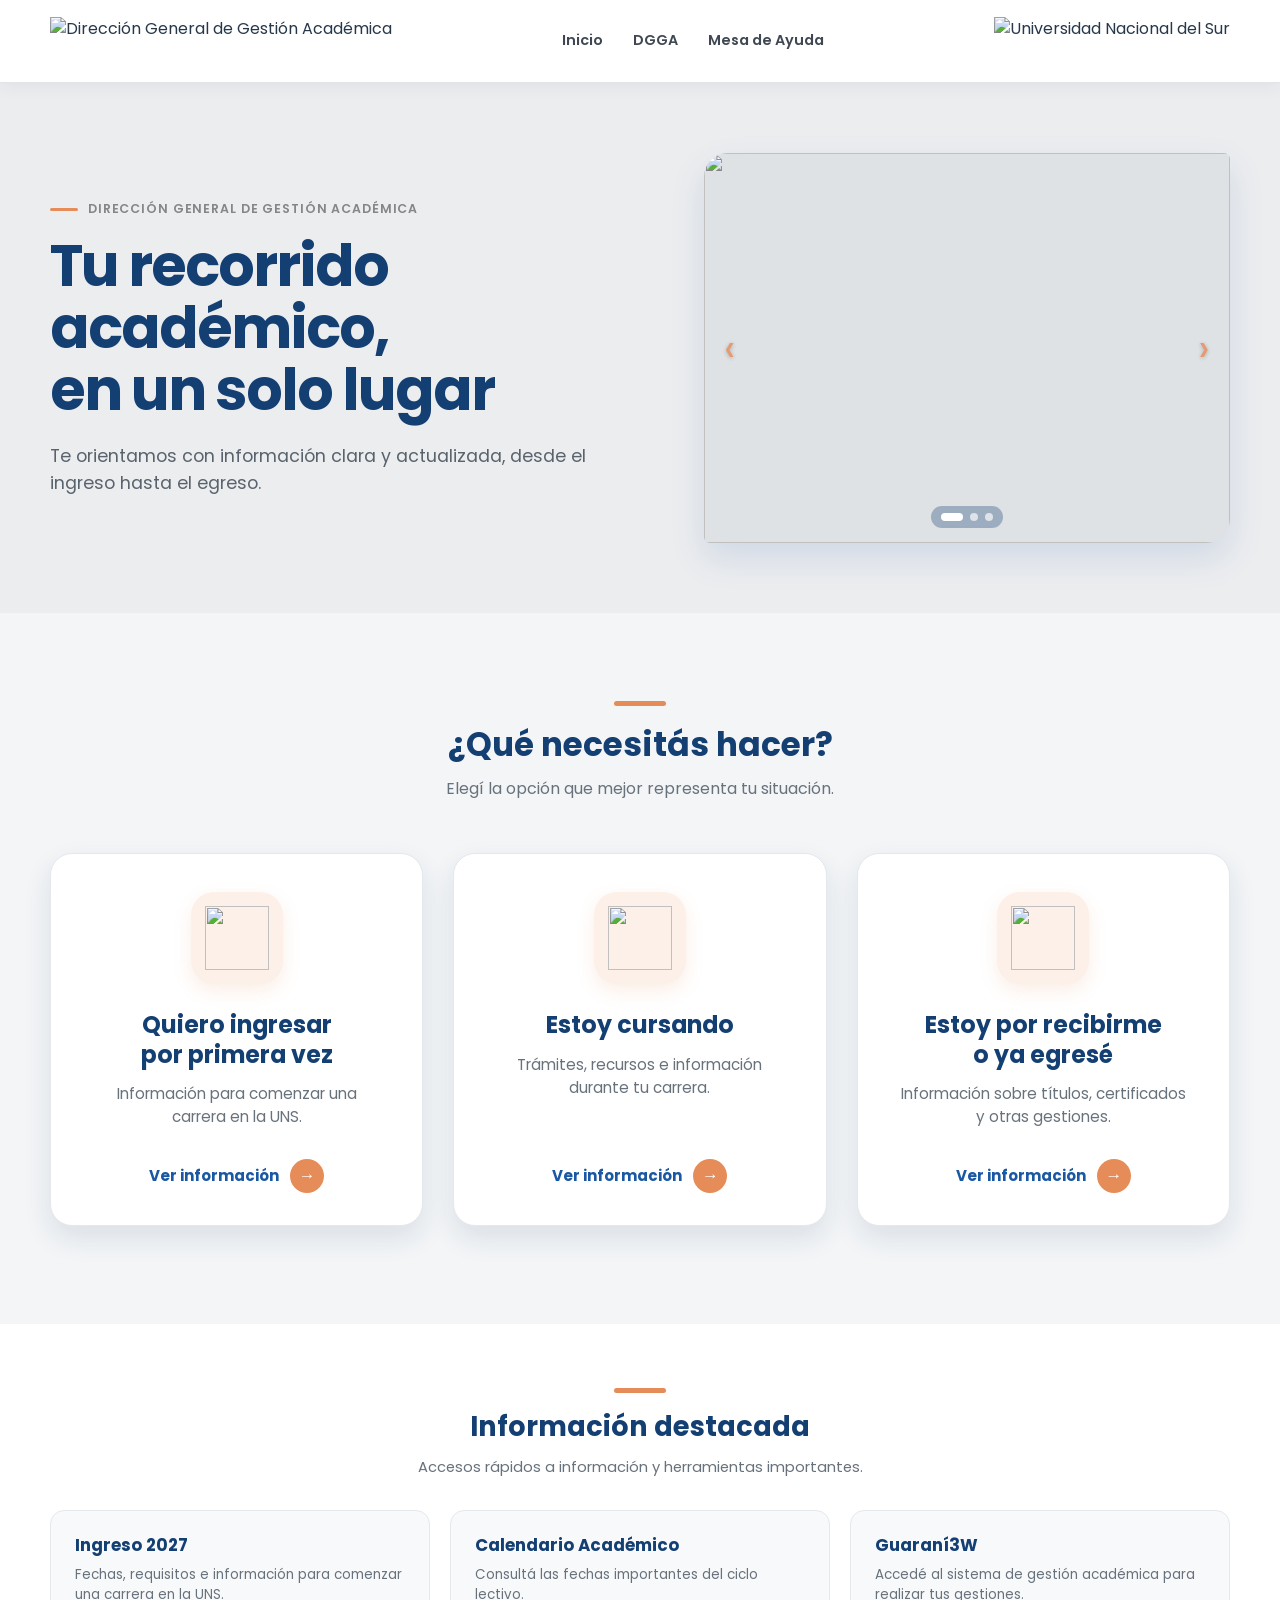
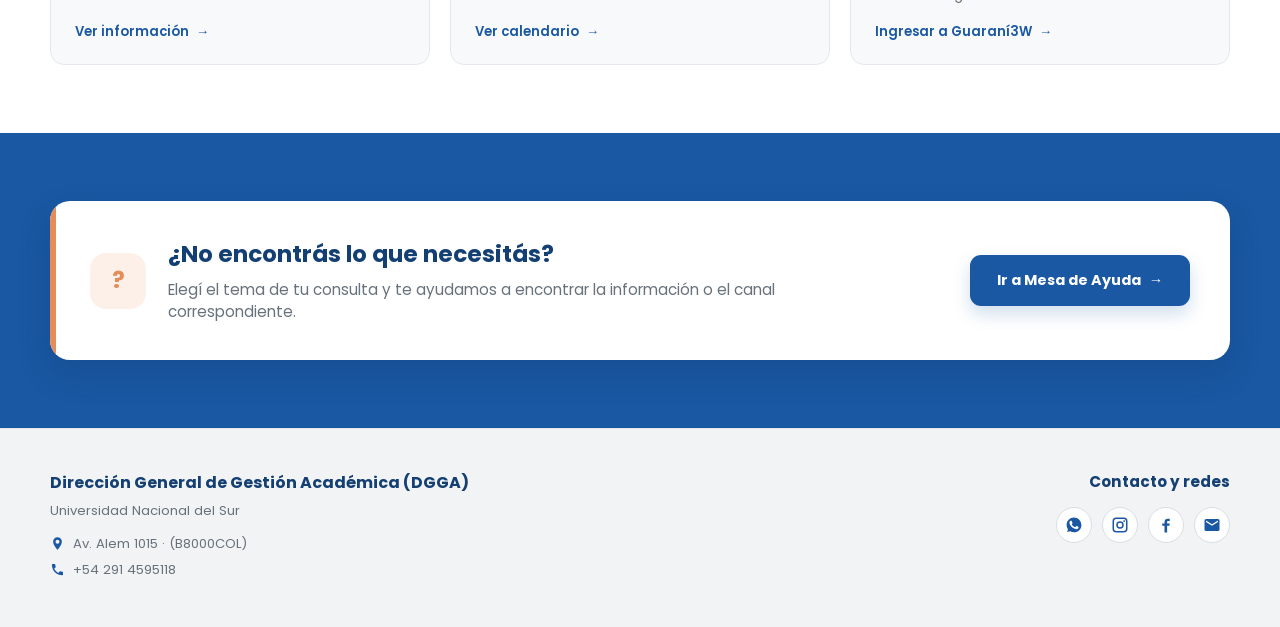
==== index.html @ a72ab3f9 "Add files via upload" ====
<!DOCTYPE html>
<html lang="es">

<head>
  <meta charset="UTF-8">

  <meta
    name="viewport"
    content="width=device-width, initial-scale=1.0"
  >

  <title>Dirección General de Gestión Académica | Universidad Nacional del Sur</title>

  <link rel="preconnect" href="https://fonts.googleapis.com">
  <link rel="preconnect" href="https://fonts.gstatic.com" crossorigin>

  <link
    href="https://fonts.googleapis.com/css2?family=Poppins:wght@400;500;600;700&display=swap"
    rel="stylesheet"
  >

  <link rel="stylesheet" href="styles.css">
</head>


<body>

  <!-- =========================
       HEADER
  ========================== -->

  <header class="header">

    <div class="container header__inner">

      <a href="#" class="brand">

        <img
          src="img/logo-dgga.png"
          alt="Dirección General de Gestión Académica"
          class="logo logo--dgga"
        >

      </a>


      <nav
        class="nav"
        id="main-nav"
        aria-label="Navegación principal"
      >

        <a href="#">
          Inicio
        </a>

        <a href="dgga.html">
          DGGA
        </a>

        <a href="#mesa-ayuda">
          Mesa de Ayuda
        </a>

      </nav>


      <div class="header__right">

        <img
          src="img/logo-uns.png"
          alt="Universidad Nacional del Sur"
          class="logo logo--uns"
        >

        <button
          class="menu-button"
          type="button"
          aria-label="Abrir menú"
          aria-controls="main-nav"
          aria-expanded="false"
        >
          ☰
        </button>

      </div>

    </div>

  </header>



  <!-- =========================
       CONTENIDO
  ========================== -->

  <main>


    <!-- =========================
         HERO
    ========================== -->

    <section class="hero">

      <div class="container hero__inner">

        <div class="hero__content">

          <p class="hero__label">
            Dirección General de Gestión Académica
          </p>

          <h1>
            Tu recorrido académico,
            <br>
            en un solo lugar
          </h1>

          <p class="hero__description">
            Te orientamos con información clara y actualizada,
            desde el ingreso hasta el egreso.
          </p>

        </div>


        <!-- SLIDER HERO -->

        <div
          class="hero__slider"
          aria-label="Imágenes de la Universidad Nacional del Sur"
        >

          <div class="hero__slides">

            <img
              src="img/hero-uns-1.jpg"
              alt=""
              class="hero__slide hero__slide--active"
            >

            <img
              src="img/hero-uns-2.jpg"
              alt=""
              class="hero__slide"
            >

            <img
              src="img/hero-uns-3.jpg"
              alt=""
              class="hero__slide"
            >

          </div>


          <button
            class="hero__arrow hero__arrow--prev"
            type="button"
            aria-label="Imagen anterior"
          >
            ‹
          </button>


          <button
            class="hero__arrow hero__arrow--next"
            type="button"
            aria-label="Imagen siguiente"
          >
            ›
          </button>


          <div
            class="hero__dots"
            aria-label="Seleccionar imagen"
          >

            <button
              class="hero__dot hero__dot--active"
              type="button"
              aria-label="Ver imagen 1"
              data-slide="0"
            ></button>

            <button
              class="hero__dot"
              type="button"
              aria-label="Ver imagen 2"
              data-slide="1"
            ></button>

            <button
              class="hero__dot"
              type="button"
              aria-label="Ver imagen 3"
              data-slide="2"
            ></button>

          </div>

        </div>

      </div>

    </section>



    <!-- =========================
         RECORRIDOS
    ========================== -->

    <section
      class="paths"
      id="recorridos"
    >

      <div class="container">

        <div class="section-title">

          <span class="section-title__accent"></span>

          <h2>
            ¿Qué necesitás hacer?
          </h2>

          <p>
            Elegí la opción que mejor representa tu situación.
          </p>

        </div>


        <div class="cards">


          <a
            href="#"
            class="card"
          >

            <div class="card__icon">

              <img
                src="img/icono-ingreso.svg"
                alt=""
              >

            </div>

            <h3>
              Quiero ingresar
              <br>
              por primera vez
            </h3>

            <p>
              Información para comenzar una carrera en la UNS.
            </p>

            <span class="card__link">
              Ver información

              <span class="card__arrow">
                →
              </span>
            </span>

          </a>


          <a
            href="#"
            class="card"
          >

            <div class="card__icon">

              <img
                src="img/icono-cursando.svg"
                alt=""
              >

            </div>

            <h3>
              Estoy cursando
            </h3>

            <p>
              Trámites, recursos e información durante tu carrera.
            </p>

            <span class="card__link">
              Ver información

              <span class="card__arrow">
                →
              </span>
            </span>

          </a>


          <a
            href="#"
            class="card"
          >

            <div class="card__icon">

              <img
                src="img/icono-egreso.svg"
                alt=""
              >

            </div>

            <h3>
              Estoy por recibirme
              <br>
              o ya egresé
            </h3>

            <p>
              Información sobre títulos, certificados y otras gestiones.
            </p>

            <span class="card__link">
              Ver información

              <span class="card__arrow">
                →
              </span>
            </span>

          </a>

        </div>

      </div>

    </section>



    <!-- =========================
         INFORMACIÓN DESTACADA
    ========================== -->

    <section
      class="featured"
      aria-labelledby="featured-title"
    >

      <div class="container">

        <div class="section-title section-title--featured">

          <span class="section-title__accent"></span>

          <h2 id="featured-title">
            Información destacada
          </h2>

          <p>
            Accesos rápidos a información y herramientas importantes.
          </p>

        </div>


        <div class="featured-grid">


          <a
            href="https://www.uns.edu.ar/ingreso/inicio"
            class="featured-card"
            target="_blank"
            rel="noopener noreferrer"
          >

            <h3>
              Ingreso 2027
            </h3>

            <p>
              Fechas, requisitos e información para comenzar una carrera en la UNS.
            </p>

            <span class="featured-card__link">
              Ver información
              <span aria-hidden="true">→</span>
            </span>

          </a>


          <a
            href="https://www.uns.edu.ar/academicas/calendario-academico"
            class="featured-card"
            target="_blank"
            rel="noopener noreferrer"
          >

            <h3>
              Calendario Académico
            </h3>

            <p>
              Consultá las fechas importantes del ciclo lectivo.
            </p>

            <span class="featured-card__link">
              Ver calendario
              <span aria-hidden="true">→</span>
            </span>

          </a>


          <a
            href="https://g3w.uns.edu.ar/guarani3w"
            class="featured-card"
            target="_blank"
            rel="noopener noreferrer"
          >

            <h3>
              Guaraní3W
            </h3>

            <p>
              Accedé al sistema de gestión académica para realizar tus gestiones.
            </p>

            <span class="featured-card__link">
              Ingresar a Guaraní3W
              <span aria-hidden="true">→</span>
            </span>

          </a>

        </div>

      </div>

    </section>



    <!-- =========================
         MESA DE AYUDA
    ========================== -->

    <section
      class="help-section"
      id="mesa-ayuda"
    >

      <div class="container">

        <div class="help-box">

          <div class="help-box__content">

            <div class="help-box__icon">
              ?
            </div>

            <div>

              <h2>
                ¿No encontrás lo que necesitás?
              </h2>

              <p>
                Elegí el tema de tu consulta y te ayudamos
                a encontrar la información o el canal correspondiente.
              </p>

            </div>

          </div>


          <a
            href="#"
            class="help-button"
          >

            Ir a Mesa de Ayuda

            <span>
              →
            </span>

          </a>

        </div>

      </div>

    </section>

  </main>



  <!-- =========================
       FOOTER
  ========================== -->

  <footer class="footer">

    <div class="container footer__inner">

      <div class="footer__info">

        <h2>
          Dirección General de Gestión Académica (DGGA)
        </h2>

        <p class="footer__university">
          Universidad Nacional del Sur
        </p>

        <p class="footer__data">

          <svg
            viewBox="0 0 24 24"
            aria-hidden="true"
          >
            <path d="M12 2a7 7 0 0 0-7 7c0 5.2 7 13 7 13s7-7.8 7-13a7 7 0 0 0-7-7Zm0 10.2A3.2 3.2 0 1 1 12 5.8a3.2 3.2 0 0 1 0 6.4Z"/>
          </svg>

          <span>
            Av. Alem 1015 · (B8000COL)
          </span>

        </p>

        <p class="footer__data">

          <svg
            viewBox="0 0 24 24"
            aria-hidden="true"
          >
            <path d="M6.6 10.8a15.3 15.3 0 0 0 6.6 6.6l2.2-2.2c.3-.3.7-.4 1-.3 1.1.4 2.2.6 3.4.6.6 0 1 .4 1 1V20c0 .6-.4 1-1 1C10.5 21 3 13.5 3 4.2c0-.6.4-1 1-1h3.5c.6 0 1 .4 1 1 0 1.2.2 2.3.6 3.4.1.4 0 .8-.3 1l-2.2 2.2Z"/>
          </svg>

          <span>
            +54 291 4595118
          </span>

        </p>

      </div>


      <div class="footer__contact">

        <p class="footer__title">
          Contacto y redes
        </p>


        <div class="footer__socials">

          <a
            href="https://api.whatsapp.com/send?phone=542915063774"
            class="social-link"
            target="_blank"
            rel="noopener noreferrer"
            aria-label="WhatsApp Soy Alumno UNS"
            title="WhatsApp"
          >

            <svg
              viewBox="0 0 24 24"
              aria-hidden="true"
            >
              <path d="M17.472 14.382c-.297-.149-1.758-.867-2.03-.967-.273-.099-.471-.148-.67.15-.198.297-.767.966-.94 1.164-.173.198-.347.223-.644.074-.297-.149-1.255-.462-2.39-1.475-.883-.788-1.48-1.761-1.653-2.059-.173-.297-.018-.458.13-.606.134-.133.298-.347.446-.52.149-.174.198-.298.298-.497.099-.198.05-.371-.025-.52-.075-.149-.669-1.612-.916-2.207-.242-.579-.487-.5-.669-.51-.173-.009-.371-.011-.57-.011-.198 0-.52.074-.792.372-.272.297-1.04 1.016-1.04 2.479s1.065 2.876 1.213 3.074c.149.198 2.095 3.2 5.076 4.487.709.306 1.262.489 1.693.625.712.226 1.36.194 1.872.118.571-.085 1.758-.719 2.006-1.413.248-.694.248-1.289.173-1.413-.074-.124-.272-.198-.57-.347M12.004 21.785h-.004a9.87 9.87 0 0 1-5.031-1.378l-.361-.214-3.741.981.998-3.648-.235-.374a9.86 9.86 0 0 1-1.51-5.26c.002-5.45 4.438-9.887 9.892-9.887 2.641.001 5.122 1.03 6.988 2.898a9.825 9.825 0 0 1 2.893 7.001c-.003 5.45-4.439 9.881-9.889 9.881"/>
            </svg>

          </a>


          <a
            href="https://www.instagram.com/soyalumnouns"
            class="social-link"
            target="_blank"
            rel="noopener noreferrer"
            aria-label="Instagram Soy Alumno UNS"
            title="Instagram"
          >

            <svg
              viewBox="0 0 24 24"
              aria-hidden="true"
            >
              <path d="M7 2h10a5 5 0 0 1 5 5v10a5 5 0 0 1-5 5H7a5 5 0 0 1-5-5V7a5 5 0 0 1 5-5Zm0 2a3 3 0 0 0-3 3v10a3 3 0 0 0 3 3h10a3 3 0 0 0 3-3V7a3 3 0 0 0-3-3H7Zm10.5 1.5a1.25 1.25 0 1 1 0 2.5 1.25 1.25 0 0 1 0-2.5ZM12 7a5 5 0 1 1 0 10 5 5 0 0 1 0-10Zm0 2a3 3 0 1 0 0 6 3 3 0 0 0 0-6Z"/>
            </svg>

          </a>


          <a
            href="https://www.facebook.com/soyalumno.UNS/"
            class="social-link"
            target="_blank"
            rel="noopener noreferrer"
            aria-label="Facebook Soy Alumno UNS"
            title="Facebook"
          >

            <svg
              viewBox="0 0 24 24"
              aria-hidden="true"
            >
              <path d="M13.5 22v-9h3l.5-3h-3.5V8.1c0-.9.3-1.6 1.7-1.6H17V3.8c-.3 0-1.4-.1-2.6-.1-2.6 0-4.4 1.6-4.4 4.5V10H7v3h3v9h3.5Z"/>
            </svg>

          </a>


          <a
            href="mailto:dgga@uns.edu.ar"
            class="social-link"
            aria-label="Enviar correo electrónico a la DGGA"
            title="Correo electrónico"
          >

            <svg
              viewBox="0 0 24 24"
              aria-hidden="true"
            >
              <path d="M20 4H4a2 2 0 0 0-2 2v12a2 2 0 0 0 2 2h16a2 2 0 0 0 2-2V6a2 2 0 0 0-2-2Zm0 4-8 5-8-5V6l8 5 8-5v2Z"/>
            </svg>

          </a>

        </div>

      </div>

    </div>

  </footer>



  <!-- =========================
       JAVASCRIPT
  ========================== -->

  <script>

    /* MENÚ MOBILE */

    const menuButton =
      document.querySelector(".menu-button");

    const navigation =
      document.querySelector(".nav");

    const navigationLinks =
      document.querySelectorAll(".nav a");


    function closeMenu() {

      navigation.classList.remove("nav--open");

      menuButton.setAttribute(
        "aria-expanded",
        "false"
      );

      menuButton.setAttribute(
        "aria-label",
        "Abrir menú"
      );

      menuButton.textContent = "☰";

    }


    menuButton.addEventListener(
      "click",
      function () {

        const isOpen =
          navigation.classList.toggle("nav--open");

        menuButton.setAttribute(
          "aria-expanded",
          isOpen
        );

        menuButton.setAttribute(
          "aria-label",
          isOpen
            ? "Cerrar menú"
            : "Abrir menú"
        );

        menuButton.textContent =
          isOpen
            ? "×"
            : "☰";

      }
    );


    navigationLinks.forEach(
      function (link) {

        link.addEventListener(
          "click",
          closeMenu
        );

      }
    );


    document.addEventListener(
      "keydown",
      function (event) {

        if (event.key === "Escape") {
          closeMenu();
        }

      }
    );


    window.addEventListener(
      "resize",
      function () {

        if (window.innerWidth > 640) {
          closeMenu();
        }

      }
    );



    /* SLIDER HERO */

    const heroSlides =
      document.querySelectorAll(".hero__slide");

    const heroDots =
      document.querySelectorAll(".hero__dot");

    const previousButton =
      document.querySelector(".hero__arrow--prev");

    const nextButton =
      document.querySelector(".hero__arrow--next");


    let currentSlide = 0;
    let sliderInterval = null;


    function showSlide(index) {

      heroSlides.forEach(
        function (slide) {

          slide.classList.remove(
            "hero__slide--active"
          );

        }
      );


      heroDots.forEach(
        function (dot) {

          dot.classList.remove(
            "hero__dot--active"
          );

        }
      );


      currentSlide = index;


      heroSlides[currentSlide]
        .classList.add(
          "hero__slide--active"
        );


      heroDots[currentSlide]
        .classList.add(
          "hero__dot--active"
        );

    }


    function nextSlide() {

      const newIndex =
        (currentSlide + 1)
        % heroSlides.length;

      showSlide(newIndex);

    }


    function previousSlide() {

      const newIndex =
        (
          currentSlide
          - 1
          + heroSlides.length
        )
        % heroSlides.length;

      showSlide(newIndex);

    }


    function stopSlider() {

      if (sliderInterval) {

        clearInterval(sliderInterval);

        sliderInterval = null;

      }

    }


    function startSlider() {

      stopSlider();

      sliderInterval =
        setInterval(
          nextSlide,
          4500
        );

    }


    nextButton.addEventListener(
      "click",
      function () {

        nextSlide();
        startSlider();

      }
    );


    previousButton.addEventListener(
      "click",
      function () {

        previousSlide();
        startSlider();

      }
    );


    heroDots.forEach(
      function (dot) {

        dot.addEventListener(
          "click",
          function () {

            const slideIndex =
              Number(
                dot.dataset.slide
              );

            showSlide(slideIndex);
            startSlider();

          }
        );

      }
    );


    document.addEventListener(
      "visibilitychange",
      function () {

        if (document.hidden) {

          stopSlider();

        } else {

          startSlider();

        }

      }
    );


    if (heroSlides.length > 1) {

      startSlider();

    }

  </script>


</body>

</html>
---- styles.css ----
/* ==================================================
   COLORES BASE DGGA
================================================== */

:root {
  --azul: #1a58a3;
  --gris: #848688;
  --naranja: #e68c59;

  --azul-oscuro: #143f73;

  --naranja-claro: #fdf0e8;

  --gris-hero: #ecedef;

  --fondo-recorridos: #f3f5f7;

  --texto: #26384a;
  --gris-texto: #68727c;

  --borde: #e4e8ec;
}



/* ==================================================
   RESET
================================================== */

* {
  box-sizing: border-box;
  margin: 0;
  padding: 0;
}


html {
  scroll-behavior: smooth;
  scroll-padding-top: 90px;
}


body {
  font-family: "Poppins", sans-serif;

  color: var(--texto);
  background-color: #ffffff;

  line-height: 1.5;
}


a {
  color: inherit;
  text-decoration: none;
}


button {
  font: inherit;
}



/* ==================================================
   ESTRUCTURA GENERAL
================================================== */

.container {
  width: min(1180px, calc(100% - 48px));
  margin: 0 auto;
}



/* ==================================================
   HEADER
================================================== */

.header {
  position: sticky;

  top: 0;

  z-index: 1000;

  background-color: rgba(255, 255, 255, 0.98);

  border-bottom: 1px solid #e2e5e8;

  box-shadow:
    0 4px 16px
    rgba(27, 56, 89, 0.06);

  backdrop-filter: blur(8px);
}


.header__inner {
  position: relative;

  min-height: 82px;

  display: flex;
  align-items: center;
  justify-content: space-between;

  gap: 30px;
}


.logo {
  display: block;

  width: auto;

  object-fit: contain;
}


.logo--dgga {
  height: 48px;
}


.logo--uns {
  height: 48px;
}


.nav {
  display: flex;
  align-items: center;

  gap: 30px;
}


.nav a {
  position: relative;

  padding: 29px 0;

  font-size: 0.9rem;
  font-weight: 600;

  color: #3f4852;

  transition: color 0.2s ease;
}


.nav a:hover {
  color: var(--azul);
}


.nav a::after {
  content: "";

  position: absolute;

  left: 0;
  bottom: 20px;

  width: 0;
  height: 3px;

  border-radius: 20px;

  background-color: var(--naranja);

  transition: width 0.2s ease;
}


.nav a:hover::after {
  width: 100%;
}


.header__right {
  display: flex;
  align-items: center;

  gap: 18px;
}


.menu-button {
  display: none;

  width: 38px;
  height: 38px;

  padding: 0;

  align-items: center;
  justify-content: center;

  border: none;

  background-color: transparent;

  color: var(--azul);

  font-size: 1.7rem;
  line-height: 1;

  cursor: pointer;
}



/* ==================================================
   HERO
================================================== */

.hero {
  padding: 70px 0;

  background-color: var(--gris-hero);

  overflow: hidden;
}


.hero__inner {
  display: grid;

  grid-template-columns: 1fr 0.9fr;

  align-items: center;

  gap: 70px;
}


.hero__content {
  padding: 20px 0;
}


.hero__label {
  margin-bottom: 16px;

  display: flex;
  align-items: center;

  gap: 10px;

  font-size: 0.78rem;
  font-weight: 600;

  letter-spacing: 0.07em;
  text-transform: uppercase;

  color: var(--gris);
}


.hero__label::before {
  content: "";

  flex-shrink: 0;

  width: 28px;
  height: 3px;

  border-radius: 20px;

  background-color: var(--naranja);
}


.hero h1 {
  margin-bottom: 22px;

  font-size: clamp(2.5rem, 4.5vw, 4rem);

  font-weight: 700;

  line-height: 1.08;

  letter-spacing: -0.035em;

  color: var(--azul-oscuro);
}


.hero__description {
  max-width: 600px;

  font-size: 1.1rem;

  color: #59636d;
}



/* ==================================================
   SLIDER HERO
================================================== */

.hero__slider {
  position: relative;

  width: 100%;
  height: 390px;

  overflow: hidden;

  border-radius: 24px 6px 24px 6px;

  background-color: #dfe2e5;

  box-shadow:
    0 15px 35px
    rgba(26, 88, 163, 0.13);
}


.hero__slides {
  position: relative;

  width: 100%;
  height: 100%;
}


.hero__slide {
  position: absolute;

  inset: 0;

  width: 100%;
  height: 100%;

  display: block;

  object-fit: cover;

  opacity: 0;

  visibility: hidden;

  transition:
    opacity 0.8s ease,
    visibility 0.8s ease;
}


.hero__slide--active {
  opacity: 1;

  visibility: visible;
}



/* ==================================================
   FLECHAS SLIDER
================================================== */

.hero__arrow {
  position: absolute;

  top: 50%;

  z-index: 10;

  width: auto;
  height: auto;

  padding: 8px;

  display: flex;
  align-items: center;
  justify-content: center;

  transform: translateY(-50%);

  border: none;

  background-color: transparent;

  color: var(--naranja);

  font-size: 2.6rem;
  font-weight: 400;
  line-height: 1;

  text-shadow:
    0 1px 4px
    rgba(0, 0, 0, 0.28);

  cursor: pointer;

  opacity: 0.82;

  transition:
    color 0.2s ease,
    opacity 0.2s ease,
    transform 0.2s ease;
}


.hero__arrow:hover {
  color: #d9763f;

  opacity: 1;

  transform:
    translateY(-50%)
    scale(1.08);
}


.hero__arrow--prev {
  left: 12px;
}


.hero__arrow--next {
  right: 12px;
}



/* ==================================================
   PUNTOS SLIDER
================================================== */

.hero__dots {
  position: absolute;

  left: 50%;
  bottom: 15px;

  z-index: 10;

  padding: 7px 10px;

  display: flex;
  align-items: center;

  gap: 7px;

  transform: translateX(-50%);

  border-radius: 30px;

  background-color: rgba(20, 63, 115, 0.32);

  backdrop-filter: blur(4px);
}


.hero__dot {
  width: 8px;
  height: 8px;

  padding: 0;

  border: none;

  border-radius: 50%;

  background-color: rgba(255, 255, 255, 0.65);

  cursor: pointer;

  transition:
    width 0.2s ease,
    background-color 0.2s ease;
}


.hero__dot--active {
  width: 22px;

  border-radius: 20px;

  background-color: #ffffff;
}



/* ==================================================
   RECORRIDOS
================================================== */

.paths {
  padding: 88px 0 98px;

  background-color: var(--fondo-recorridos);
}


.section-title {
  margin-bottom: 52px;

  text-align: center;
}


.section-title__accent {
  display: block;

  width: 52px;
  height: 5px;

  margin: 0 auto 14px;

  border-radius: 20px;

  background-color: var(--naranja);
}


.section-title h2 {
  margin-bottom: 8px;

  font-size: 2.05rem;
  font-weight: 700;

  color: var(--azul-oscuro);
}


.section-title p {
  font-size: 1rem;

  color: var(--gris-texto);
}



/* ==================================================
   TARJETAS PRINCIPALES
================================================== */

.cards {
  display: grid;

  grid-template-columns: repeat(3, 1fr);

  gap: 30px;
}


.card {
  position: relative;

  min-height: 365px;

  padding: 38px 36px 32px;

  display: flex;
  flex-direction: column;
  align-items: center;

  text-align: center;

  background-color: #ffffff;

  border: 1px solid var(--borde);

  border-radius: 22px;

  box-shadow:
    0 12px 28px
    rgba(27, 56, 89, 0.11);

  transition:
    transform 0.25s ease,
    box-shadow 0.25s ease;
}


.card:hover {
  transform: translateY(-9px);

  box-shadow:
    0 24px 48px
    rgba(27, 56, 89, 0.18);
}


.card::after {
  content: "";

  position: absolute;

  left: 50%;
  bottom: 0;

  width: 0;
  height: 4px;

  transform: translateX(-50%);

  border-radius: 4px 4px 0 0;

  background-color: var(--naranja);

  transition: width 0.25s ease;
}


.card:hover::after {
  width: 72%;
}



/* ==================================================
   ICONOS
================================================== */

.card__icon {
  width: 92px;
  height: 92px;

  margin-bottom: 26px;

  display: flex;
  align-items: center;
  justify-content: center;

  border-radius: 23px;

  background-color: var(--naranja-claro);

  box-shadow:
    0 7px 18px
    rgba(230, 140, 89, 0.15);

  transition:
    transform 0.25s ease;
}


.card__icon img {
  width: 64px;
  height: 64px;

  display: block;

  object-fit: contain;
}


.card:hover .card__icon {
  transform: translateY(-3px);
}



/* ==================================================
   TEXTO TARJETAS
================================================== */

.card h3 {
  margin-bottom: 14px;

  font-size: 1.48rem;
  font-weight: 700;

  line-height: 1.25;

  color: var(--azul-oscuro);
}


.card p {
  max-width: 285px;

  margin-bottom: 30px;

  font-size: 0.95rem;

  color: var(--gris-texto);
}



/* ==================================================
   CTA
================================================== */

.card__link {
  margin-top: auto;

  display: inline-flex;
  align-items: center;

  gap: 11px;

  font-size: 0.94rem;
  font-weight: 700;

  color: var(--azul);
}


.card__arrow {
  width: 34px;
  height: 34px;

  display: inline-flex;
  align-items: center;
  justify-content: center;

  flex-shrink: 0;

  border-radius: 50%;

  background-color: var(--naranja);

  color: #ffffff;

  font-size: 1.05rem;

  transition:
    transform 0.2s ease,
    background-color 0.2s ease;
}


.card:hover .card__arrow {
  transform: translateX(4px);

  background-color: var(--azul);
}



/* ==================================================
   INFORMACIÓN DESTACADA
================================================== */

.featured {
  padding: 64px 0 68px;

  background-color: #ffffff;
}


.section-title--featured {
  margin-bottom: 32px;
}


.section-title--featured h2 {
  font-size: 1.7rem;
}


.section-title--featured p {
  font-size: 0.92rem;
}


.featured-grid {
  display: grid;

  grid-template-columns: repeat(3, 1fr);

  gap: 20px;
}


.featured-card {
  min-height: 155px;

  padding: 22px 24px;

  display: flex;
  flex-direction: column;

  background-color: #f8f9fa;

  border: 1px solid var(--borde);

  border-radius: 14px;

  transition:
    transform 0.2s ease,
    box-shadow 0.2s ease,
    border-color 0.2s ease;
}


.featured-card:hover {
  transform: translateY(-3px);

  border-color: #d8dde2;

  box-shadow:
    0 10px 22px
    rgba(27, 56, 89, 0.08);
}


.featured-card h3 {
  margin-bottom: 7px;

  font-size: 1.05rem;
  font-weight: 700;

  color: var(--azul-oscuro);
}


.featured-card p {
  margin-bottom: 16px;

  font-size: 0.84rem;

  line-height: 1.45;

  color: var(--gris-texto);
}


.featured-card__link {
  margin-top: auto;

  display: inline-flex;
  align-items: center;

  gap: 7px;

  color: var(--azul);

  font-size: 0.82rem;
  font-weight: 600;
}


.featured-card__link span {
  transition: transform 0.2s ease;
}


.featured-card:hover .featured-card__link span {
  transform: translateX(3px);
}



/* ==================================================
   MESA DE AYUDA
================================================== */

.help-section {
  padding: 68px 0;

  background-color: var(--azul);
}


.help-box {
  position: relative;

  padding: 36px 40px;

  display: flex;
  align-items: center;
  justify-content: space-between;

  gap: 35px;

  overflow: hidden;

  background-color: #ffffff;

  border-radius: 20px;

  box-shadow:
    0 14px 32px
    rgba(10, 45, 88, 0.20);
}


.help-box::before {
  content: "";

  position: absolute;

  top: 0;
  left: 0;

  width: 6px;
  height: 100%;

  background-color: var(--naranja);
}


.help-box__content {
  display: flex;
  align-items: center;

  gap: 22px;
}


.help-box__icon {
  flex-shrink: 0;

  width: 56px;
  height: 56px;

  display: flex;
  align-items: center;
  justify-content: center;

  border-radius: 16px;

  background-color: var(--naranja-claro);

  color: var(--naranja);

  font-size: 1.4rem;
  font-weight: 700;
}


.help-box h2 {
  margin-bottom: 7px;

  font-size: 1.45rem;
  font-weight: 700;

  color: var(--azul-oscuro);
}


.help-box p {
  max-width: 660px;

  font-size: 0.95rem;

  color: var(--gris-texto);
}


.help-button {
  flex-shrink: 0;

  min-width: 220px;

  padding: 15px 22px;

  display: inline-flex;
  align-items: center;
  justify-content: center;

  gap: 8px;

  border-radius: 11px;

  background-color: var(--azul);

  color: #ffffff;

  font-size: 0.9rem;
  font-weight: 700;

  box-shadow:
    0 8px 18px
    rgba(26, 88, 163, 0.20);

  transition:
    transform 0.2s ease,
    background-color 0.2s ease;
}


.help-button:hover {
  transform: translateY(-2px);

  background-color: var(--azul-oscuro);
}



/* ==================================================
   FOOTER
================================================== */

.footer {
  padding: 42px 0;

  border-top: 1px solid #e2e5e8;

  background-color: #f2f3f4;

  color: var(--gris-texto);
}


.footer__inner {
  display: flex;
  align-items: flex-start;
  justify-content: space-between;

  gap: 50px;
}


.footer__info h2 {
  margin-bottom: 6px;

  font-size: 1rem;
  font-weight: 700;

  color: var(--azul-oscuro);
}


.footer__university {
  margin-bottom: 13px;

  font-size: 0.82rem;

  color: var(--gris-texto);
}


.footer__data {
  margin-bottom: 6px;

  display: flex;
  align-items: center;

  gap: 8px;

  font-size: 0.82rem;

  color: var(--gris-texto);
}


.footer__data svg {
  width: 15px;
  height: 15px;

  flex-shrink: 0;

  fill: var(--azul);
}


.footer__contact {
  display: flex;
  flex-direction: column;
  align-items: flex-end;
}


.footer__title {
  margin-bottom: 13px;

  font-size: 0.95rem;
  font-weight: 700;

  color: var(--azul-oscuro);
}


.footer__socials {
  display: flex;
  align-items: center;

  gap: 10px;
}


.social-link {
  width: 36px;
  height: 36px;

  display: flex;
  align-items: center;
  justify-content: center;

  border: 1px solid #d9dee3;

  border-radius: 50%;

  background-color: #ffffff;

  color: var(--azul);

  transition:
    transform 0.2s ease,
    color 0.2s ease,
    border-color 0.2s ease,
    background-color 0.2s ease;
}


.social-link svg {
  width: 18px;
  height: 18px;

  fill: currentColor;
}


.social-link:hover {
  transform: translateY(-2px);

  border-color: var(--azul);

  background-color: var(--azul);

  color: #ffffff;
}



/* ==================================================
   TABLET
================================================== */

@media (max-width: 900px) {

  .hero__inner {
    grid-template-columns: 1fr 0.8fr;

    gap: 35px;
  }


  .hero__slider {
    height: 320px;
  }


  .cards {
    grid-template-columns: 1fr;
  }


  .featured-grid {
    grid-template-columns: 1fr;
  }


  .featured-card {
    min-height: auto;
  }


  .card {
    min-height: auto;
  }


  .help-box {
    flex-direction: column;

    align-items: flex-start;
  }

}



/* ==================================================
   MOBILE
================================================== */

@media (max-width: 640px) {

  html {
    scroll-padding-top: 76px;
  }


  .container {
    width: min(100% - 30px, 1180px);
  }


  .header__inner {
    min-height: 68px;

    gap: 15px;
  }


  .logo--dgga {
    height: 38px;
  }


  .logo--uns {
    height: 35px;
  }


  /* MENÚ MOBILE */

  .nav {
    position: absolute;

    top: 100%;

    left: -15px;
    right: -15px;

    z-index: 200;

    max-height: 0;

    padding: 0 15px;

    display: flex;
    flex-direction: column;
    align-items: stretch;

    gap: 0;

    overflow: hidden;

    opacity: 0;

    pointer-events: none;

    background-color: #ffffff;

    border-top: 1px solid #e7eaed;

    box-shadow:
      0 12px 24px
      rgba(27, 56, 89, 0.12);

    transition:
      max-height 0.25s ease,
      opacity 0.2s ease,
      padding 0.25s ease;
  }


  .nav--open {
    max-height: 240px;

    padding-top: 8px;
    padding-bottom: 8px;

    opacity: 1;

    pointer-events: auto;
  }


  .nav a {
    width: 100%;

    padding: 14px 6px;

    border-bottom: 1px solid #edf0f2;

    font-size: 0.9rem;
  }


  .nav a:last-child {
    border-bottom: none;
  }


  .nav a::after {
    display: none;
  }


  .menu-button {
    display: flex;
  }



  /* HERO */

  .hero {
    padding: 44px 0 46px;
  }


  .hero__inner {
    grid-template-columns: 1fr;

    gap: 30px;
  }


  .hero__content {
    padding: 0;
  }


  .hero__label {
    margin-bottom: 14px;

    font-size: 0.67rem;

    letter-spacing: 0.05em;
  }


  .hero__label::before {
    width: 20px;
  }


  .hero h1 {
    margin-bottom: 18px;

    font-size: 2.25rem;
  }


  .hero__description {
    font-size: 0.95rem;
  }


  .hero__slider {
    height: 210px;

    border-radius: 16px 4px 16px 4px;
  }


  .hero__arrow {
    padding: 6px;

    font-size: 2.1rem;
  }


  .hero__arrow--prev {
    left: 7px;
  }


  .hero__arrow--next {
    right: 7px;
  }


  .hero__dots {
    bottom: 10px;
  }



  /* RECORRIDOS */

  .paths {
    padding: 58px 0 66px;
  }


  .section-title {
    margin-bottom: 34px;
  }


  .section-title h2 {
    font-size: 1.5rem;
  }


  .section-title p {
    font-size: 0.9rem;
  }


  .cards {
    gap: 22px;
  }


  .card {
    min-height: auto;

    padding: 32px 24px 28px;

    border-radius: 18px;
  }


  .card__icon {
    width: 82px;
    height: 82px;

    margin-bottom: 22px;

    border-radius: 20px;
  }


  .card__icon img {
    width: 58px;
    height: 58px;
  }


  .card h3 {
    font-size: 1.25rem;
  }


  .card p {
    font-size: 0.9rem;
  }



  /* INFORMACIÓN DESTACADA */

  .featured {
    padding: 48px 0 52px;
  }


  .section-title--featured {
    margin-bottom: 26px;
  }


  .featured-grid {
    gap: 14px;
  }


  .featured-card {
    min-height: auto;

    padding: 19px 20px;

    border-radius: 13px;
  }


  .featured-card h3 {
    font-size: 1rem;
  }


  .featured-card p {
    margin-bottom: 13px;

    font-size: 0.82rem;
  }


  .featured-card__link {
    font-size: 0.8rem;
  }



  /* MESA */

  .help-section {
    padding: 46px 0;
  }


  .help-box {
    padding: 28px 24px;

    border-radius: 17px;
  }


  .help-box__content {
    align-items: flex-start;

    gap: 16px;
  }


  .help-box__icon {
    width: 48px;
    height: 48px;

    border-radius: 14px;

    font-size: 1.2rem;
  }


  .help-box h2 {
    font-size: 1.25rem;
  }


  .help-box p {
    font-size: 0.88rem;
  }


  .help-button {
    width: 100%;
  }



  /* FOOTER */

  .footer {
    padding: 34px 0;
  }


  .footer__inner {
    flex-direction: column;

    gap: 26px;
  }


  .footer__contact {
    align-items: flex-start;
  }

}



/* ==================================================
   REDUCIR MOVIMIENTO
================================================== */

@media (prefers-reduced-motion: reduce) {

  .hero__slide {
    transition: none;
  }

}
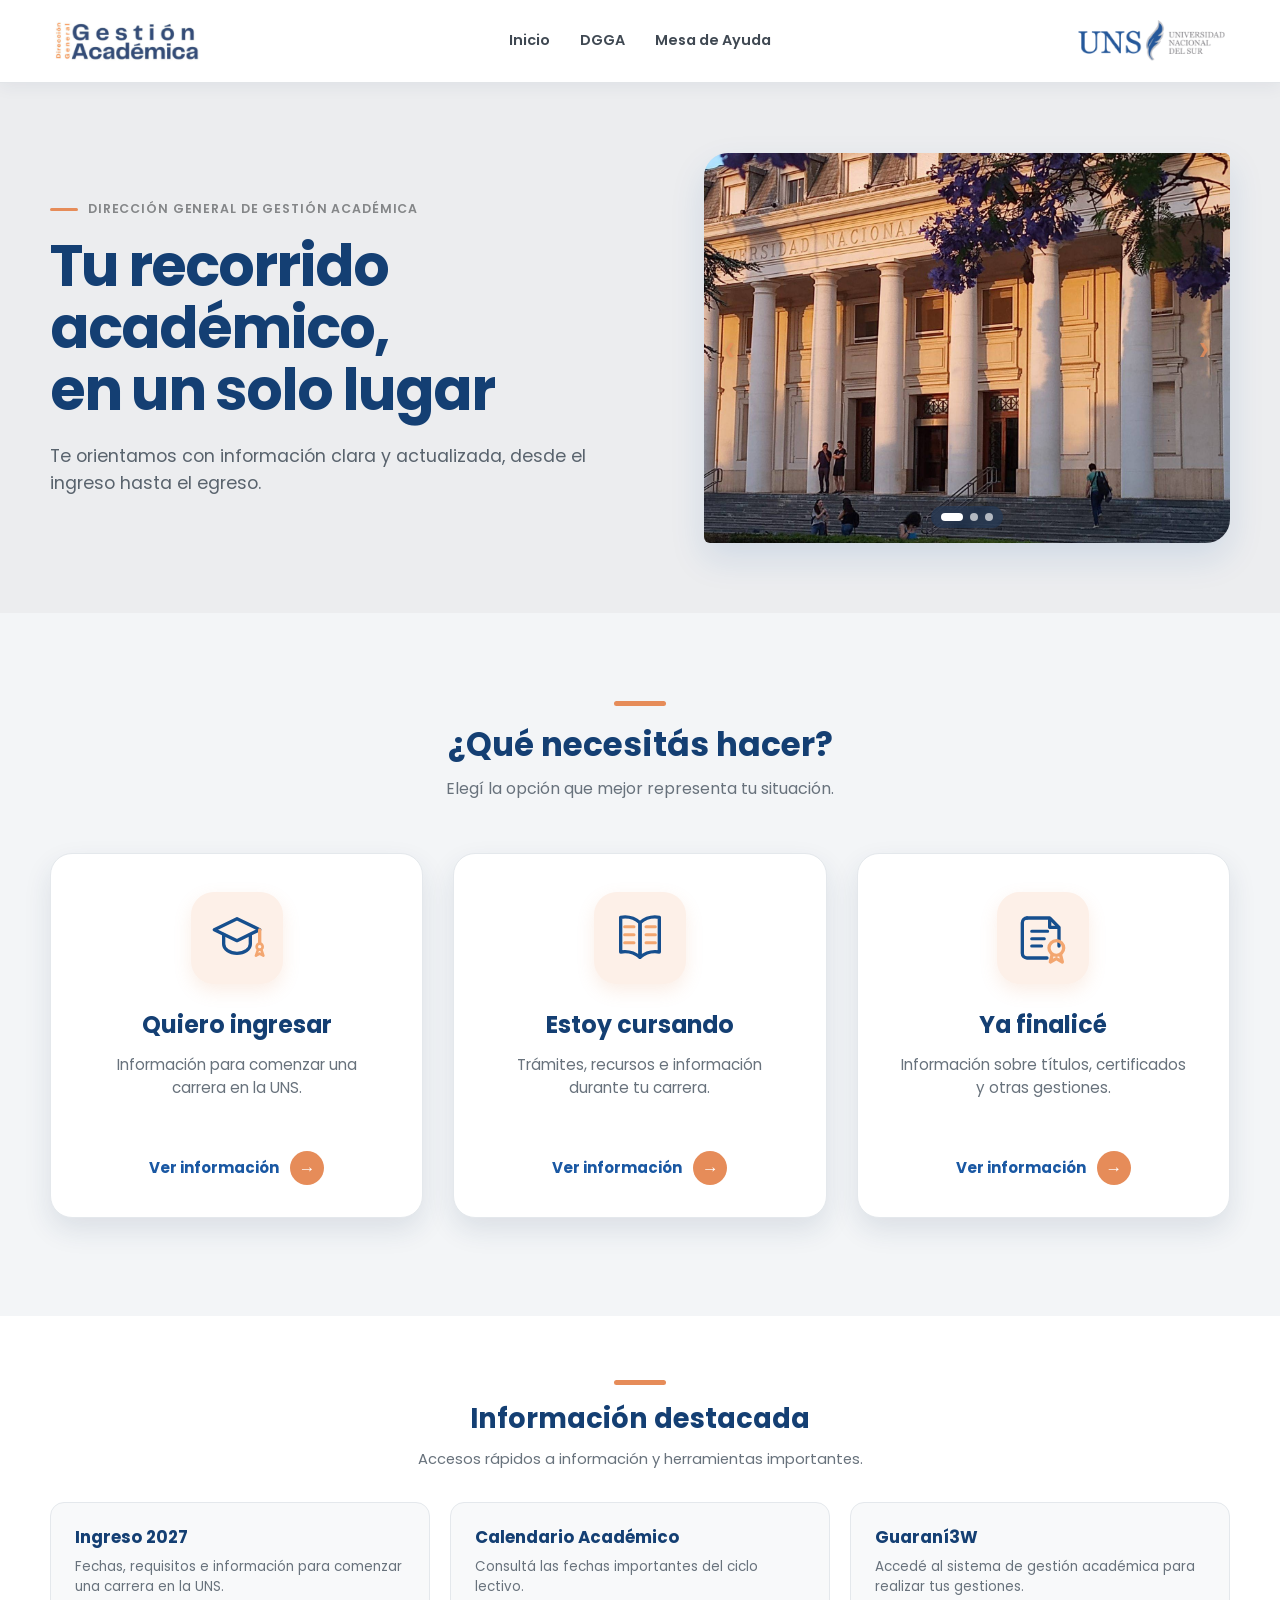
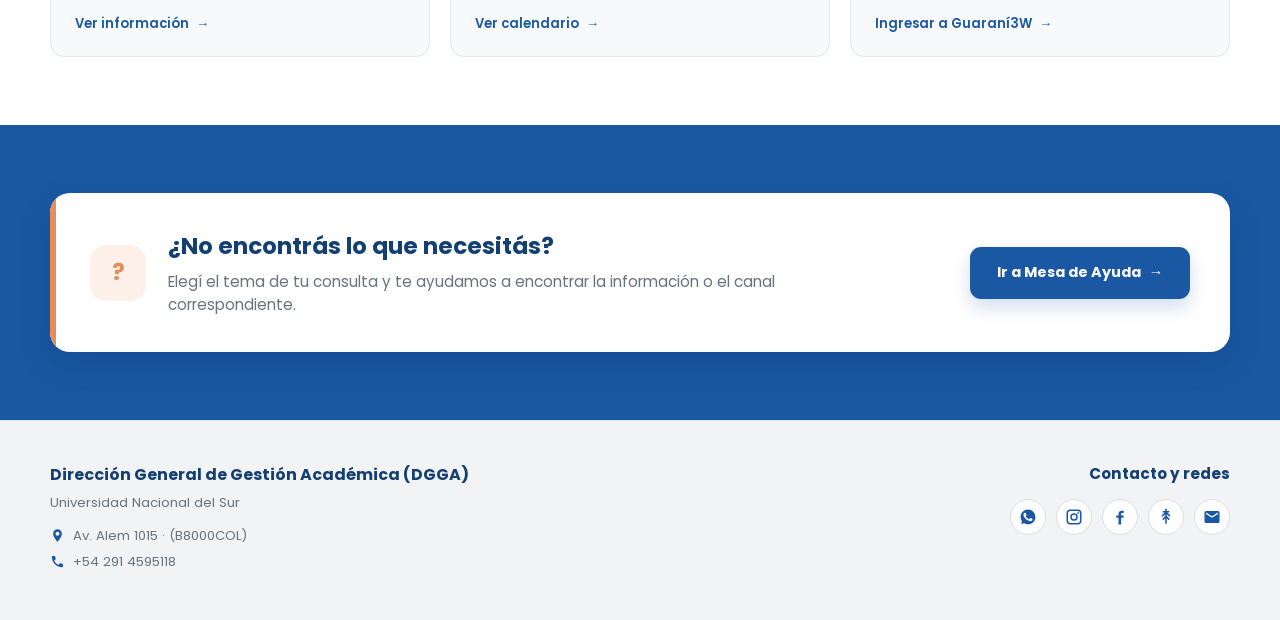
==== commit 2c177983: "Add files via upload" ====
--- a/index.html
+++ b/index.html
@@ -33,7 +33,7 @@
 
     <div class="container header__inner">
 
-      <a href="#" class="brand">
+      <a href="index.html" class="brand">
 
         <img
           src="img/logo-dgga.png"
@@ -50,7 +50,7 @@
         aria-label="Navegación principal"
       >
 
-        <a href="#">
+        <a href="index.html">
           Inicio
         </a>
 
@@ -126,8 +126,6 @@
         </div>
 
 
-        <!-- SLIDER HERO -->
-
         <div
           class="hero__slider"
           aria-label="Imágenes de la Universidad Nacional del Sur"
@@ -236,8 +234,11 @@
         </div>
 
 
+
         <div class="cards">
 
+
+          <!-- INGRESO -->
 
           <a
             href="#"
@@ -255,8 +256,6 @@
 
             <h3>
               Quiero ingresar
-              <br>
-              por primera vez
             </h3>
 
             <p>
@@ -264,15 +263,20 @@
             </p>
 
             <span class="card__link">
+
               Ver información
 
               <span class="card__arrow">
                 →
               </span>
+
             </span>
 
           </a>
 
+
+
+          <!-- CURSANDO -->
 
           <a
             href="#"
@@ -297,15 +301,20 @@
             </p>
 
             <span class="card__link">
+
               Ver información
 
               <span class="card__arrow">
                 →
               </span>
+
             </span>
 
           </a>
 
+
+
+          <!-- FINALICÉ -->
 
           <a
             href="#"
@@ -322,9 +331,7 @@
             </div>
 
             <h3>
-              Estoy por recibirme
-              <br>
-              o ya egresé
+              Ya finalicé
             </h3>
 
             <p>
@@ -332,11 +339,13 @@
             </p>
 
             <span class="card__link">
+
               Ver información
 
               <span class="card__arrow">
                 →
               </span>
+
             </span>
 
           </a>
@@ -401,6 +410,7 @@
           </a>
 
 
+
           <a
             href="https://www.uns.edu.ar/academicas/calendario-academico"
             class="featured-card"
@@ -424,6 +434,7 @@
           </a>
 
 
+
           <a
             href="https://g3w.uns.edu.ar/guarani3w"
             class="featured-card"
@@ -563,6 +574,7 @@
       </div>
 
 
+
       <div class="footer__contact">
 
         <p class="footer__title">
@@ -571,6 +583,8 @@
 
 
         <div class="footer__socials">
+
+          <!-- WHATSAPP -->
 
           <a
             href="https://api.whatsapp.com/send?phone=542915063774"
@@ -581,15 +595,14 @@
             title="WhatsApp"
           >
 
-            <svg
-              viewBox="0 0 24 24"
-              aria-hidden="true"
-            >
+            <svg viewBox="0 0 24 24" aria-hidden="true">
               <path d="M17.472 14.382c-.297-.149-1.758-.867-2.03-.967-.273-.099-.471-.148-.67.15-.198.297-.767.966-.94 1.164-.173.198-.347.223-.644.074-.297-.149-1.255-.462-2.39-1.475-.883-.788-1.48-1.761-1.653-2.059-.173-.297-.018-.458.13-.606.134-.133.298-.347.446-.52.149-.174.198-.298.298-.497.099-.198.05-.371-.025-.52-.075-.149-.669-1.612-.916-2.207-.242-.579-.487-.5-.669-.51-.173-.009-.371-.011-.57-.011-.198 0-.52.074-.792.372-.272.297-1.04 1.016-1.04 2.479s1.065 2.876 1.213 3.074c.149.198 2.095 3.2 5.076 4.487.709.306 1.262.489 1.693.625.712.226 1.36.194 1.872.118.571-.085 1.758-.719 2.006-1.413.248-.694.248-1.289.173-1.413-.074-.124-.272-.198-.57-.347M12.004 21.785h-.004a9.87 9.87 0 0 1-5.031-1.378l-.361-.214-3.741.981.998-3.648-.235-.374a9.86 9.86 0 0 1-1.51-5.26c.002-5.45 4.438-9.887 9.892-9.887 2.641.001 5.122 1.03 6.988 2.898a9.825 9.825 0 0 1 2.893 7.001c-.003 5.45-4.439 9.881-9.889 9.881"/>
             </svg>
 
           </a>
 
+
+          <!-- INSTAGRAM -->
 
           <a
             href="https://www.instagram.com/soyalumnouns"
@@ -600,15 +613,14 @@
             title="Instagram"
           >
 
-            <svg
-              viewBox="0 0 24 24"
-              aria-hidden="true"
-            >
+            <svg viewBox="0 0 24 24" aria-hidden="true">
               <path d="M7 2h10a5 5 0 0 1 5 5v10a5 5 0 0 1-5 5H7a5 5 0 0 1-5-5V7a5 5 0 0 1 5-5Zm0 2a3 3 0 0 0-3 3v10a3 3 0 0 0 3 3h10a3 3 0 0 0 3-3V7a3 3 0 0 0-3-3H7Zm10.5 1.5a1.25 1.25 0 1 1 0 2.5 1.25 1.25 0 0 1 0-2.5ZM12 7a5 5 0 1 1 0 10 5 5 0 0 1 0-10Zm0 2a3 3 0 1 0 0 6 3 3 0 0 0 0-6Z"/>
             </svg>
 
           </a>
 
+
+          <!-- FACEBOOK -->
 
           <a
             href="https://www.facebook.com/soyalumno.UNS/"
@@ -619,15 +631,32 @@
             title="Facebook"
           >
 
-            <svg
-              viewBox="0 0 24 24"
-              aria-hidden="true"
-            >
+            <svg viewBox="0 0 24 24" aria-hidden="true">
               <path d="M13.5 22v-9h3l.5-3h-3.5V8.1c0-.9.3-1.6 1.7-1.6H17V3.8c-.3 0-1.4-.1-2.6-.1-2.6 0-4.4 1.6-4.4 4.5V10H7v3h3v9h3.5Z"/>
             </svg>
 
           </a>
 
+
+          <!-- LINKTREE -->
+
+          <a
+            href="https://linktr.ee/gestionacademica"
+            class="social-link"
+            target="_blank"
+            rel="noopener noreferrer"
+            aria-label="Linktree Gestión Académica"
+            title="Linktree"
+          >
+
+            <svg viewBox="0 0 24 24" aria-hidden="true">
+              <path d="M11 21v-7.2L8.5 16.3 7 14.8l4-4V8.3L7.5 11.8 6 10.3 10.3 6H7.8V4h3.2V1h2v3h3.2v2h-2.5l4.3 4.3-1.5 1.5L13 8.3v2.5l4 4-1.5 1.5-2.5-2.5V21Z"/>
+            </svg>
+
+          </a>
+
+
+          <!-- EMAIL -->
 
           <a
             href="mailto:dgga@uns.edu.ar"
@@ -636,10 +665,7 @@
             title="Correo electrónico"
           >
 
-            <svg
-              viewBox="0 0 24 24"
-              aria-hidden="true"
-            >
+            <svg viewBox="0 0 24 24" aria-hidden="true">
               <path d="M20 4H4a2 2 0 0 0-2 2v12a2 2 0 0 0 2 2h16a2 2 0 0 0 2-2V6a2 2 0 0 0-2-2Zm0 4-8 5-8-5V6l8 5 8-5v2Z"/>
             </svg>
 
@@ -773,6 +799,7 @@
 
 
     let currentSlide = 0;
+
     let sliderInterval = null;
 
 
@@ -817,6 +844,7 @@
     }
 
 
+
     function nextSlide() {
 
       const newIndex =
@@ -826,6 +854,7 @@
       showSlide(newIndex);
 
     }
+
 
 
     function previousSlide() {
@@ -843,6 +872,7 @@
     }
 
 
+
     function stopSlider() {
 
       if (sliderInterval) {
@@ -854,6 +884,7 @@
       }
 
     }
+
 
 
     function startSlider() {
@@ -869,15 +900,18 @@
     }
 
 
+
     nextButton.addEventListener(
       "click",
       function () {
 
         nextSlide();
+
         startSlider();
 
       }
     );
+
 
 
     previousButton.addEventListener(
@@ -885,10 +919,12 @@
       function () {
 
         previousSlide();
+
         startSlider();
 
       }
     );
+
 
 
     heroDots.forEach(
@@ -904,6 +940,7 @@
               );
 
             showSlide(slideIndex);
+
             startSlider();
 
           }
@@ -911,6 +948,7 @@
 
       }
     );
+
 
 
     document.addEventListener(
@@ -931,6 +969,7 @@
     );
 
 
+
     if (heroSlides.length > 1) {
 
       startSlider();
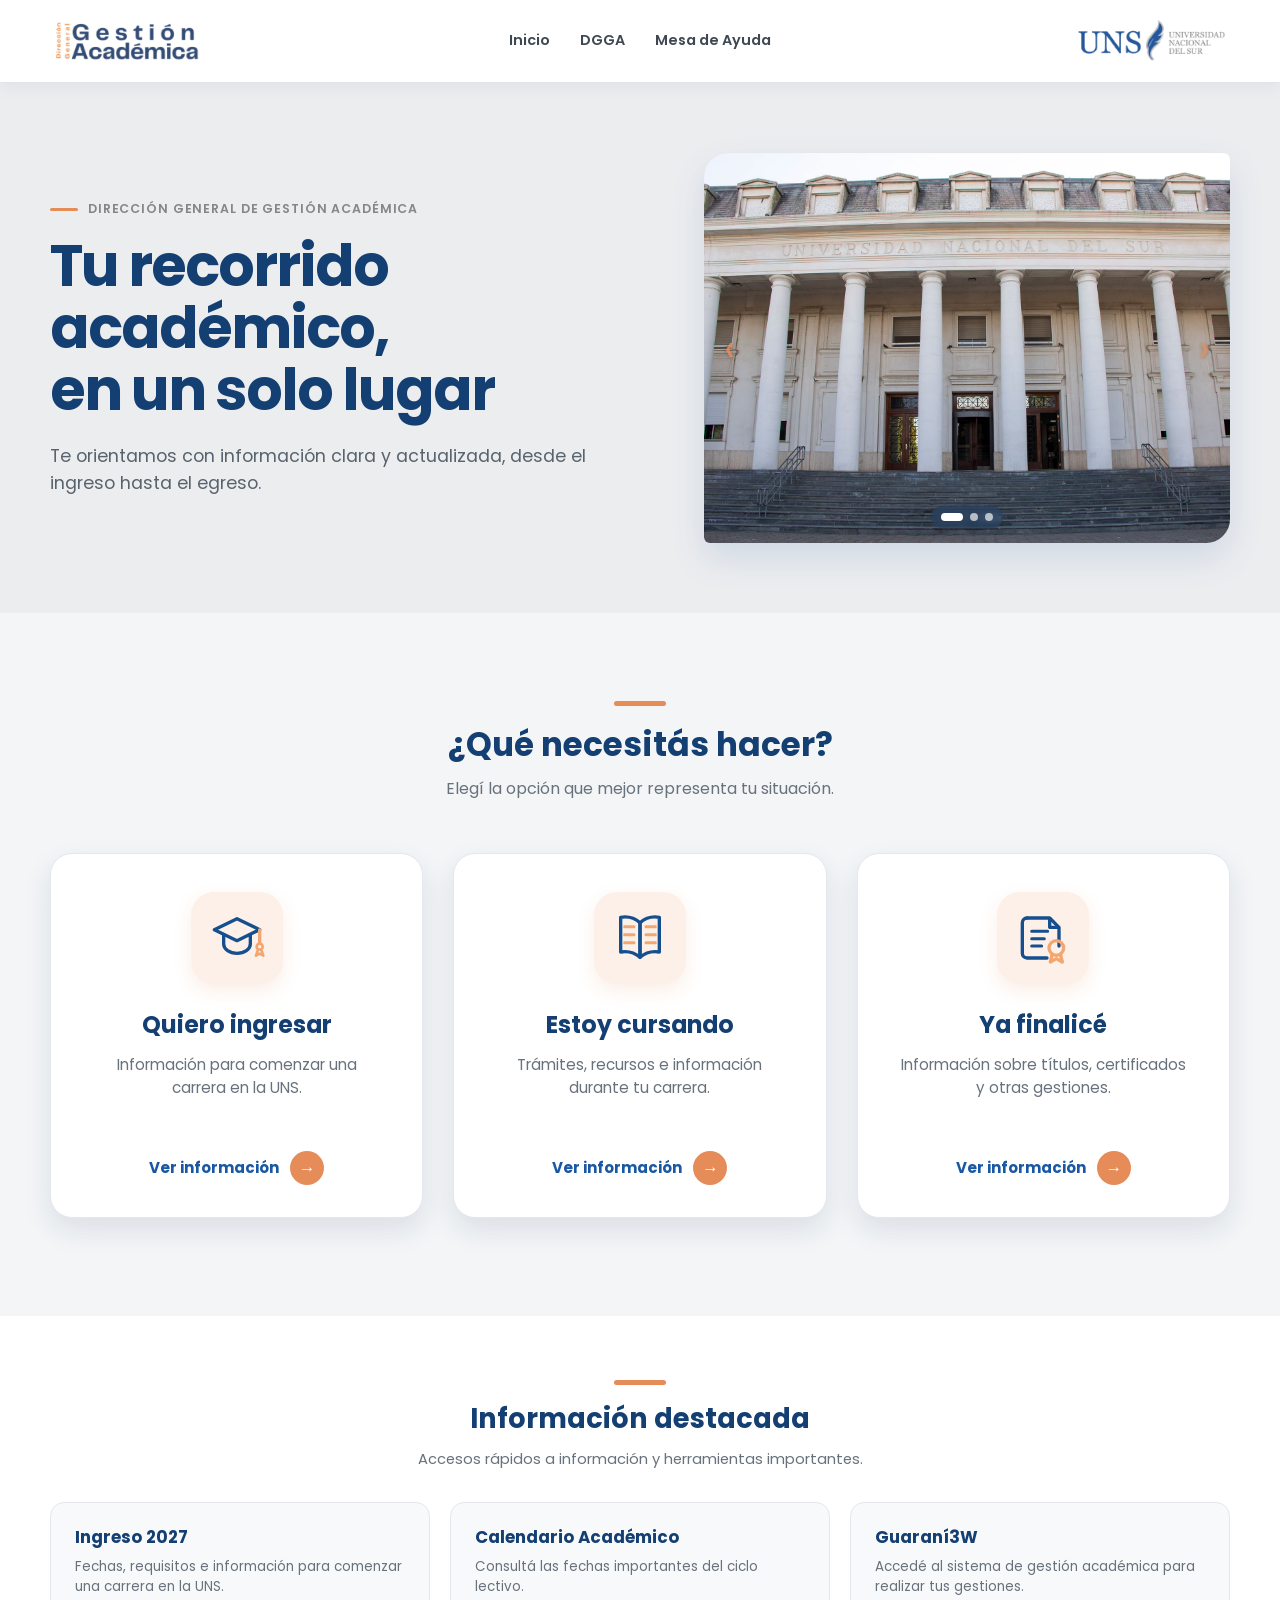
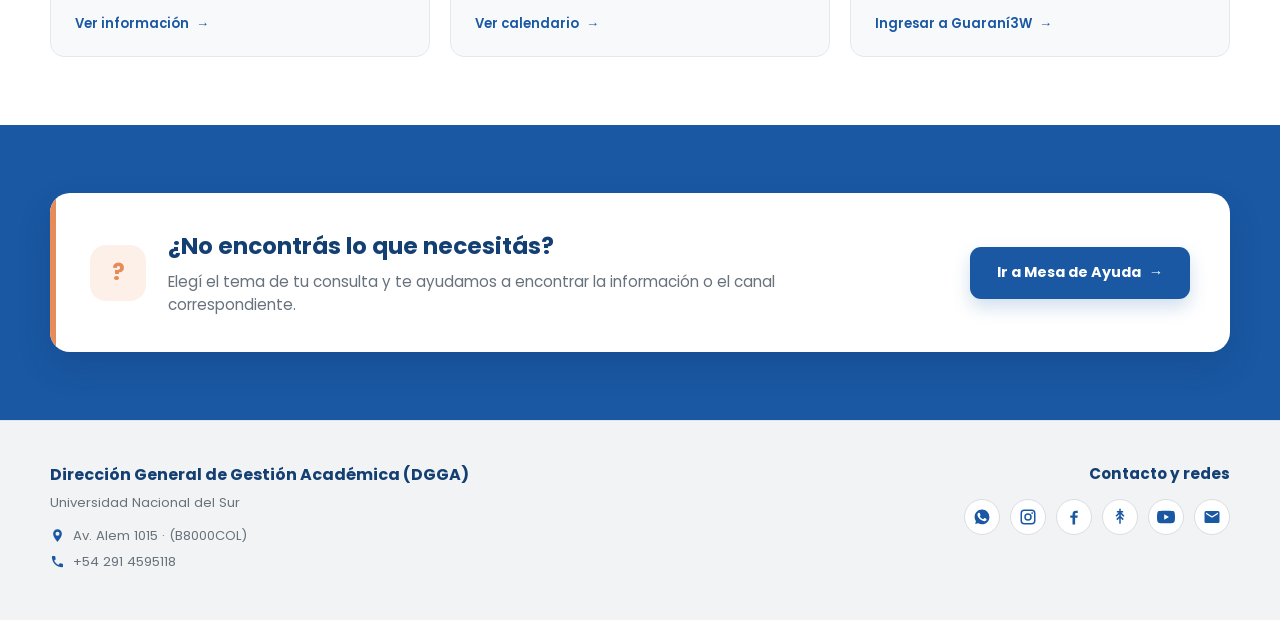
==== commit 61fd7c0d: "Add files via upload" ====
--- a/index.html
+++ b/index.html
@@ -58,7 +58,7 @@
           DGGA
         </a>
 
-        <a href="#mesa-ayuda">
+        <a href="mesa-ayuda.html">
           Mesa de Ayuda
         </a>
 
@@ -241,7 +241,7 @@
           <!-- INGRESO -->
 
           <a
-            href="#"
+            href="ingreso.html"
             class="card"
           >
 
@@ -279,7 +279,7 @@
           <!-- CURSANDO -->
 
           <a
-            href="#"
+            href="cursando.html"
             class="card"
           >
 
@@ -317,7 +317,7 @@
           <!-- FINALICÉ -->
 
           <a
-            href="#"
+            href="egreso.html"
             class="card"
           >
 
@@ -501,7 +501,7 @@
 
 
           <a
-            href="#"
+            href="mesa-ayuda.html"
             class="help-button"
           >
 
@@ -656,6 +656,24 @@
           </a>
 
 
+          <!-- YOUTUBE -->
+
+          <a
+            href="https://www.youtube.com/@soyalumnoUNS"
+            class="social-link"
+            target="_blank"
+            rel="noopener noreferrer"
+            aria-label="YouTube Soy Alumno UNS"
+            title="YouTube"
+          >
+
+            <svg viewBox="0 0 24 24" aria-hidden="true">
+              <path d="M23.5 6.2a3 3 0 0 0-2.1-2.1C19.5 3.6 12 3.6 12 3.6s-7.5 0-9.4.5A3 3 0 0 0 .5 6.2 31 31 0 0 0 0 12a31 31 0 0 0 .5 5.8 3 3 0 0 0 2.1 2.1c1.9.5 9.4.5 9.4.5s7.5 0 9.4-.5a3 3 0 0 0 2.1-2.1A31 31 0 0 0 24 12a31 31 0 0 0-.5-5.8ZM9.6 15.6V8.4l6.3 3.6-6.3 3.6Z"/>
+            </svg>
+
+          </a>
+
+
           <!-- EMAIL -->
 
           <a
@@ -799,7 +817,6 @@
 
 
     let currentSlide = 0;
-
     let sliderInterval = null;
 
 
@@ -971,9 +988,7 @@
 
 
     if (heroSlides.length > 1) {
-
       startSlider();
-
     }
 
   </script>
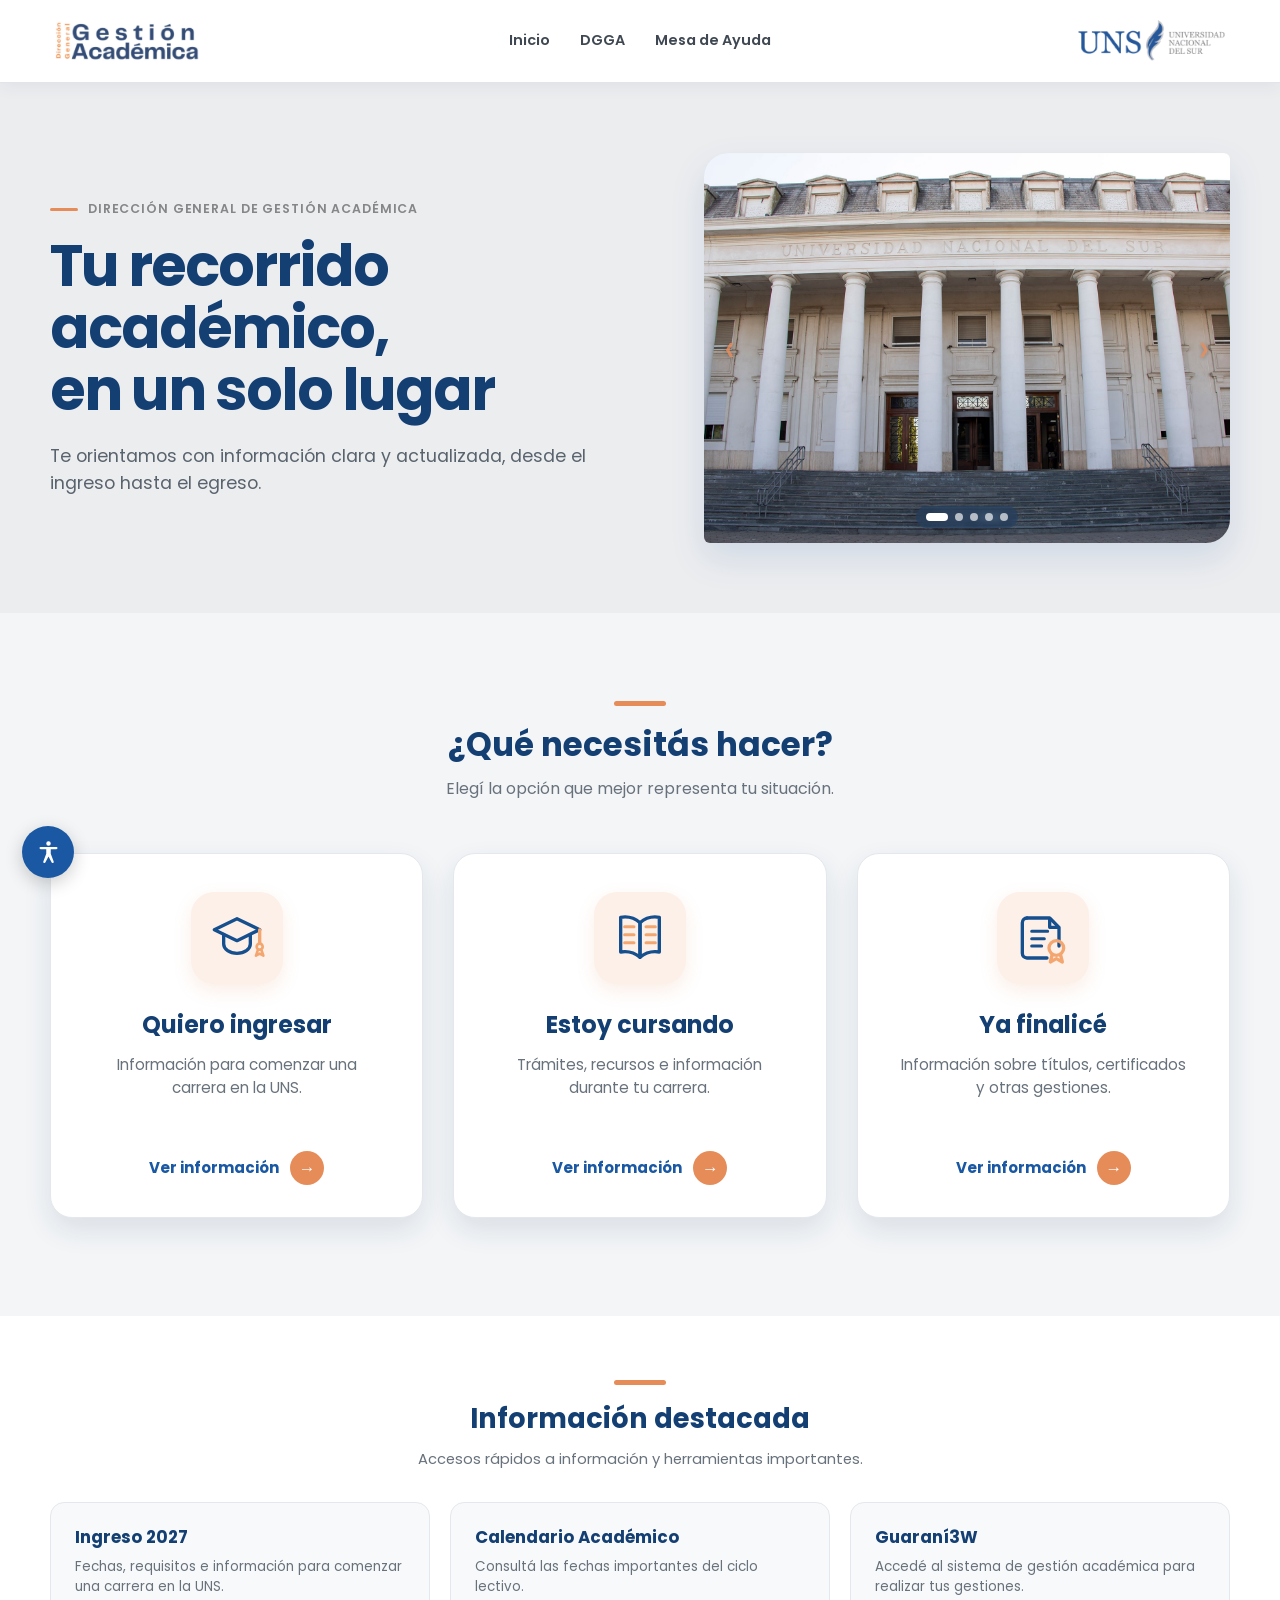
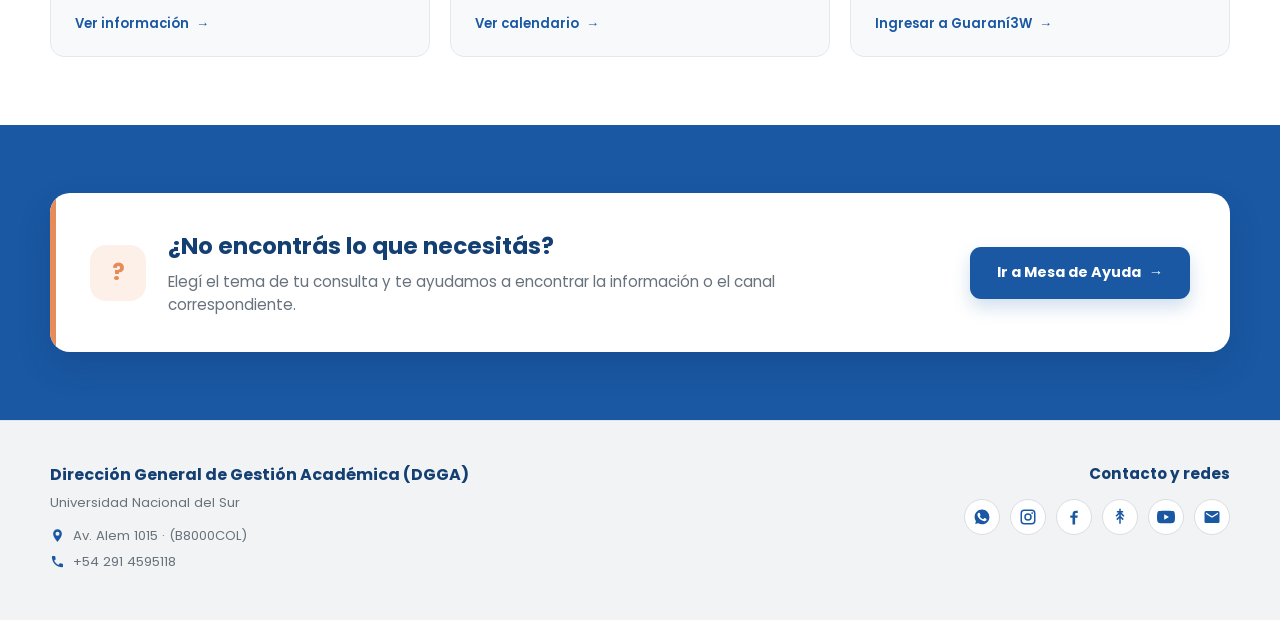
==== commit 7a6feba9: "Add files via upload" ====
--- a/index.html
+++ b/index.html
@@ -4,22 +4,17 @@
 <head>
   <meta charset="UTF-8">
 
-  <meta
-    name="viewport"
-    content="width=device-width, initial-scale=1.0"
-  >
+  <meta name="viewport" content="width=device-width, initial-scale=1.0">
 
   <title>Dirección General de Gestión Académica | Universidad Nacional del Sur</title>
 
   <link rel="preconnect" href="https://fonts.googleapis.com">
   <link rel="preconnect" href="https://fonts.gstatic.com" crossorigin>
 
-  <link
-    href="https://fonts.googleapis.com/css2?family=Poppins:wght@400;500;600;700&display=swap"
-    rel="stylesheet"
-  >
+  <link href="https://fonts.googleapis.com/css2?family=Poppins:wght@400;500;600;700&display=swap" rel="stylesheet">
 
   <link rel="stylesheet" href="styles.css">
+  <link rel="stylesheet" href="accessibility.css">
 </head>
 
 
@@ -35,20 +30,12 @@
 
       <a href="index.html" class="brand">
 
-        <img
-          src="img/logo-dgga.png"
-          alt="Dirección General de Gestión Académica"
-          class="logo logo--dgga"
-        >
+        <img src="img/logo-dgga.png" alt="Dirección General de Gestión Académica" class="logo logo--dgga">
 
       </a>
 
 
-      <nav
-        class="nav"
-        id="main-nav"
-        aria-label="Navegación principal"
-      >
+      <nav class="nav" id="main-nav" aria-label="Navegación principal">
 
         <a href="index.html">
           Inicio
@@ -67,19 +54,10 @@
 
       <div class="header__right">
 
-        <img
-          src="img/logo-uns.png"
-          alt="Universidad Nacional del Sur"
-          class="logo logo--uns"
-        >
-
-        <button
-          class="menu-button"
-          type="button"
-          aria-label="Abrir menú"
-          aria-controls="main-nav"
-          aria-expanded="false"
-        >
+        <img src="img/logo-uns.png" alt="Universidad Nacional del Sur" class="logo logo--uns">
+
+        <button class="menu-button" type="button" aria-label="Abrir menú" aria-controls="main-nav"
+          aria-expanded="false">
           ☰
         </button>
 
@@ -126,77 +104,44 @@
         </div>
 
 
-        <div
-          class="hero__slider"
-          aria-label="Imágenes de la Universidad Nacional del Sur"
-        >
+        <div class="hero__slider" aria-label="Imágenes de la Universidad Nacional del Sur">
 
           <div class="hero__slides">
 
-            <img
-              src="img/hero-uns-1.jpg"
-              alt=""
-              class="hero__slide hero__slide--active"
-            >
-
-            <img
-              src="img/hero-uns-2.jpg"
-              alt=""
-              class="hero__slide"
-            >
-
-            <img
-              src="img/hero-uns-3.jpg"
-              alt=""
-              class="hero__slide"
-            >
+            <img src="img/hero-uns-1.jpg" alt="" class="hero__slide hero__slide--active">
+
+            <img src="img/hero-uns-2.jpg" alt="" class="hero__slide">
+
+            <img src="img/hero-uns-3.jpg" alt="" class="hero__slide">
+
+            <img src="img/hero-uns-4.jpg" alt="" class="hero__slide">
+
+            <img src="img/hero-uns-5.jpg" alt="" class="hero__slide">
 
           </div>
 
 
-          <button
-            class="hero__arrow hero__arrow--prev"
-            type="button"
-            aria-label="Imagen anterior"
-          >
+          <button class="hero__arrow hero__arrow--prev" type="button" aria-label="Imagen anterior">
             ‹
           </button>
 
 
-          <button
-            class="hero__arrow hero__arrow--next"
-            type="button"
-            aria-label="Imagen siguiente"
-          >
+          <button class="hero__arrow hero__arrow--next" type="button" aria-label="Imagen siguiente">
             ›
           </button>
 
 
-          <div
-            class="hero__dots"
-            aria-label="Seleccionar imagen"
-          >
-
-            <button
-              class="hero__dot hero__dot--active"
-              type="button"
-              aria-label="Ver imagen 1"
-              data-slide="0"
-            ></button>
-
-            <button
-              class="hero__dot"
-              type="button"
-              aria-label="Ver imagen 2"
-              data-slide="1"
-            ></button>
-
-            <button
-              class="hero__dot"
-              type="button"
-              aria-label="Ver imagen 3"
-              data-slide="2"
-            ></button>
+          <div class="hero__dots" aria-label="Seleccionar imagen">
+
+            <button class="hero__dot hero__dot--active" type="button" aria-label="Ver imagen 1" data-slide="0"></button>
+
+            <button class="hero__dot" type="button" aria-label="Ver imagen 2" data-slide="1"></button>
+
+            <button class="hero__dot" type="button" aria-label="Ver imagen 3" data-slide="2"></button>
+
+            <button class="hero__dot" type="button" aria-label="Ver imagen 4" data-slide="3"></button>
+
+            <button class="hero__dot" type="button" aria-label="Ver imagen 5" data-slide="4"></button>
 
           </div>
 
@@ -212,10 +157,7 @@
          RECORRIDOS
     ========================== -->
 
-    <section
-      class="paths"
-      id="recorridos"
-    >
+    <section class="paths" id="recorridos">
 
       <div class="container">
 
@@ -240,17 +182,11 @@
 
           <!-- INGRESO -->
 
-          <a
-            href="ingreso.html"
-            class="card"
-          >
+          <a href="ingreso.html" class="card">
 
             <div class="card__icon">
 
-              <img
-                src="img/icono-ingreso.svg"
-                alt=""
-              >
+              <img src="img/icono-ingreso.svg" alt="">
 
             </div>
 
@@ -278,17 +214,11 @@
 
           <!-- CURSANDO -->
 
-          <a
-            href="cursando.html"
-            class="card"
-          >
+          <a href="cursando.html" class="card">
 
             <div class="card__icon">
 
-              <img
-                src="img/icono-cursando.svg"
-                alt=""
-              >
+              <img src="img/icono-cursando.svg" alt="">
 
             </div>
 
@@ -316,17 +246,11 @@
 
           <!-- FINALICÉ -->
 
-          <a
-            href="egreso.html"
-            class="card"
-          >
+          <a href="egreso.html" class="card">
 
             <div class="card__icon">
 
-              <img
-                src="img/icono-egreso.svg"
-                alt=""
-              >
+              <img src="img/icono-egreso.svg" alt="">
 
             </div>
 
@@ -362,10 +286,7 @@
          INFORMACIÓN DESTACADA
     ========================== -->
 
-    <section
-      class="featured"
-      aria-labelledby="featured-title"
-    >
+    <section class="featured" aria-labelledby="featured-title">
 
       <div class="container">
 
@@ -387,12 +308,8 @@
         <div class="featured-grid">
 
 
-          <a
-            href="https://www.uns.edu.ar/ingreso/inicio"
-            class="featured-card"
-            target="_blank"
-            rel="noopener noreferrer"
-          >
+          <a href="https://www.uns.edu.ar/ingreso/inicio" class="featured-card" target="_blank"
+            rel="noopener noreferrer">
 
             <h3>
               Ingreso 2027
@@ -411,12 +328,8 @@
 
 
 
-          <a
-            href="https://www.uns.edu.ar/academicas/calendario-academico"
-            class="featured-card"
-            target="_blank"
-            rel="noopener noreferrer"
-          >
+          <a href="https://www.uns.edu.ar/academicas/calendario-academico" class="featured-card" target="_blank"
+            rel="noopener noreferrer">
 
             <h3>
               Calendario Académico
@@ -435,12 +348,7 @@
 
 
 
-          <a
-            href="https://g3w.uns.edu.ar/guarani3w"
-            class="featured-card"
-            target="_blank"
-            rel="noopener noreferrer"
-          >
+          <a href="https://g3w.uns.edu.ar/guarani3w" class="featured-card" target="_blank" rel="noopener noreferrer">
 
             <h3>
               Guaraní3W
@@ -469,10 +377,7 @@
          MESA DE AYUDA
     ========================== -->
 
-    <section
-      class="help-section"
-      id="mesa-ayuda"
-    >
+    <section class="help-section" id="mesa-ayuda">
 
       <div class="container">
 
@@ -500,10 +405,7 @@
           </div>
 
 
-          <a
-            href="mesa-ayuda.html"
-            class="help-button"
-          >
+          <a href="mesa-ayuda.html" class="help-button">
 
             Ir a Mesa de Ayuda
 
@@ -543,11 +445,9 @@
 
         <p class="footer__data">
 
-          <svg
-            viewBox="0 0 24 24"
-            aria-hidden="true"
-          >
-            <path d="M12 2a7 7 0 0 0-7 7c0 5.2 7 13 7 13s7-7.8 7-13a7 7 0 0 0-7-7Zm0 10.2A3.2 3.2 0 1 1 12 5.8a3.2 3.2 0 0 1 0 6.4Z"/>
+          <svg viewBox="0 0 24 24" aria-hidden="true">
+            <path
+              d="M12 2a7 7 0 0 0-7 7c0 5.2 7 13 7 13s7-7.8 7-13a7 7 0 0 0-7-7Zm0 10.2A3.2 3.2 0 1 1 12 5.8a3.2 3.2 0 0 1 0 6.4Z" />
           </svg>
 
           <span>
@@ -558,11 +458,9 @@
 
         <p class="footer__data">
 
-          <svg
-            viewBox="0 0 24 24"
-            aria-hidden="true"
-          >
-            <path d="M6.6 10.8a15.3 15.3 0 0 0 6.6 6.6l2.2-2.2c.3-.3.7-.4 1-.3 1.1.4 2.2.6 3.4.6.6 0 1 .4 1 1V20c0 .6-.4 1-1 1C10.5 21 3 13.5 3 4.2c0-.6.4-1 1-1h3.5c.6 0 1 .4 1 1 0 1.2.2 2.3.6 3.4.1.4 0 .8-.3 1l-2.2 2.2Z"/>
+          <svg viewBox="0 0 24 24" aria-hidden="true">
+            <path
+              d="M6.6 10.8a15.3 15.3 0 0 0 6.6 6.6l2.2-2.2c.3-.3.7-.4 1-.3 1.1.4 2.2.6 3.4.6.6 0 1 .4 1 1V20c0 .6-.4 1-1 1C10.5 21 3 13.5 3 4.2c0-.6.4-1 1-1h3.5c.6 0 1 .4 1 1 0 1.2.2 2.3.6 3.4.1.4 0 .8-.3 1l-2.2 2.2Z" />
           </svg>
 
           <span>
@@ -586,17 +484,12 @@
 
           <!-- WHATSAPP -->
 
-          <a
-            href="https://api.whatsapp.com/send?phone=542915063774"
-            class="social-link"
-            target="_blank"
-            rel="noopener noreferrer"
-            aria-label="WhatsApp Soy Alumno UNS"
-            title="WhatsApp"
-          >
+          <a href="https://api.whatsapp.com/send?phone=542915063774" class="social-link" target="_blank"
+            rel="noopener noreferrer" aria-label="WhatsApp Soy Alumno UNS" title="WhatsApp">
 
             <svg viewBox="0 0 24 24" aria-hidden="true">
-              <path d="M17.472 14.382c-.297-.149-1.758-.867-2.03-.967-.273-.099-.471-.148-.67.15-.198.297-.767.966-.94 1.164-.173.198-.347.223-.644.074-.297-.149-1.255-.462-2.39-1.475-.883-.788-1.48-1.761-1.653-2.059-.173-.297-.018-.458.13-.606.134-.133.298-.347.446-.52.149-.174.198-.298.298-.497.099-.198.05-.371-.025-.52-.075-.149-.669-1.612-.916-2.207-.242-.579-.487-.5-.669-.51-.173-.009-.371-.011-.57-.011-.198 0-.52.074-.792.372-.272.297-1.04 1.016-1.04 2.479s1.065 2.876 1.213 3.074c.149.198 2.095 3.2 5.076 4.487.709.306 1.262.489 1.693.625.712.226 1.36.194 1.872.118.571-.085 1.758-.719 2.006-1.413.248-.694.248-1.289.173-1.413-.074-.124-.272-.198-.57-.347M12.004 21.785h-.004a9.87 9.87 0 0 1-5.031-1.378l-.361-.214-3.741.981.998-3.648-.235-.374a9.86 9.86 0 0 1-1.51-5.26c.002-5.45 4.438-9.887 9.892-9.887 2.641.001 5.122 1.03 6.988 2.898a9.825 9.825 0 0 1 2.893 7.001c-.003 5.45-4.439 9.881-9.889 9.881"/>
+              <path
+                d="M17.472 14.382c-.297-.149-1.758-.867-2.03-.967-.273-.099-.471-.148-.67.15-.198.297-.767.966-.94 1.164-.173.198-.347.223-.644.074-.297-.149-1.255-.462-2.39-1.475-.883-.788-1.48-1.761-1.653-2.059-.173-.297-.018-.458.13-.606.134-.133.298-.347.446-.52.149-.174.198-.298.298-.497.099-.198.05-.371-.025-.52-.075-.149-.669-1.612-.916-2.207-.242-.579-.487-.5-.669-.51-.173-.009-.371-.011-.57-.011-.198 0-.52.074-.792.372-.272.297-1.04 1.016-1.04 2.479s1.065 2.876 1.213 3.074c.149.198 2.095 3.2 5.076 4.487.709.306 1.262.489 1.693.625.712.226 1.36.194 1.872.118.571-.085 1.758-.719 2.006-1.413.248-.694.248-1.289.173-1.413-.074-.124-.272-.198-.57-.347M12.004 21.785h-.004a9.87 9.87 0 0 1-5.031-1.378l-.361-.214-3.741.981.998-3.648-.235-.374a9.86 9.86 0 0 1-1.51-5.26c.002-5.45 4.438-9.887 9.892-9.887 2.641.001 5.122 1.03 6.988 2.898a9.825 9.825 0 0 1 2.893 7.001c-.003 5.45-4.439 9.881-9.889 9.881" />
             </svg>
 
           </a>
@@ -604,17 +497,12 @@
 
           <!-- INSTAGRAM -->
 
-          <a
-            href="https://www.instagram.com/soyalumnouns"
-            class="social-link"
-            target="_blank"
-            rel="noopener noreferrer"
-            aria-label="Instagram Soy Alumno UNS"
-            title="Instagram"
-          >
+          <a href="https://www.instagram.com/soyalumnouns" class="social-link" target="_blank" rel="noopener noreferrer"
+            aria-label="Instagram Soy Alumno UNS" title="Instagram">
 
             <svg viewBox="0 0 24 24" aria-hidden="true">
-              <path d="M7 2h10a5 5 0 0 1 5 5v10a5 5 0 0 1-5 5H7a5 5 0 0 1-5-5V7a5 5 0 0 1 5-5Zm0 2a3 3 0 0 0-3 3v10a3 3 0 0 0 3 3h10a3 3 0 0 0 3-3V7a3 3 0 0 0-3-3H7Zm10.5 1.5a1.25 1.25 0 1 1 0 2.5 1.25 1.25 0 0 1 0-2.5ZM12 7a5 5 0 1 1 0 10 5 5 0 0 1 0-10Zm0 2a3 3 0 1 0 0 6 3 3 0 0 0 0-6Z"/>
+              <path
+                d="M7 2h10a5 5 0 0 1 5 5v10a5 5 0 0 1-5 5H7a5 5 0 0 1-5-5V7a5 5 0 0 1 5-5Zm0 2a3 3 0 0 0-3 3v10a3 3 0 0 0 3 3h10a3 3 0 0 0 3-3V7a3 3 0 0 0-3-3H7Zm10.5 1.5a1.25 1.25 0 1 1 0 2.5 1.25 1.25 0 0 1 0-2.5ZM12 7a5 5 0 1 1 0 10 5 5 0 0 1 0-10Zm0 2a3 3 0 1 0 0 6 3 3 0 0 0 0-6Z" />
             </svg>
 
           </a>
@@ -622,17 +510,12 @@
 
           <!-- FACEBOOK -->
 
-          <a
-            href="https://www.facebook.com/soyalumno.UNS/"
-            class="social-link"
-            target="_blank"
-            rel="noopener noreferrer"
-            aria-label="Facebook Soy Alumno UNS"
-            title="Facebook"
-          >
+          <a href="https://www.facebook.com/soyalumno.UNS/" class="social-link" target="_blank"
+            rel="noopener noreferrer" aria-label="Facebook Soy Alumno UNS" title="Facebook">
 
             <svg viewBox="0 0 24 24" aria-hidden="true">
-              <path d="M13.5 22v-9h3l.5-3h-3.5V8.1c0-.9.3-1.6 1.7-1.6H17V3.8c-.3 0-1.4-.1-2.6-.1-2.6 0-4.4 1.6-4.4 4.5V10H7v3h3v9h3.5Z"/>
+              <path
+                d="M13.5 22v-9h3l.5-3h-3.5V8.1c0-.9.3-1.6 1.7-1.6H17V3.8c-.3 0-1.4-.1-2.6-.1-2.6 0-4.4 1.6-4.4 4.5V10H7v3h3v9h3.5Z" />
             </svg>
 
           </a>
@@ -640,17 +523,12 @@
 
           <!-- LINKTREE -->
 
-          <a
-            href="https://linktr.ee/gestionacademica"
-            class="social-link"
-            target="_blank"
-            rel="noopener noreferrer"
-            aria-label="Linktree Gestión Académica"
-            title="Linktree"
-          >
+          <a href="https://linktr.ee/gestionacademica" class="social-link" target="_blank" rel="noopener noreferrer"
+            aria-label="Linktree Gestión Académica" title="Linktree">
 
             <svg viewBox="0 0 24 24" aria-hidden="true">
-              <path d="M11 21v-7.2L8.5 16.3 7 14.8l4-4V8.3L7.5 11.8 6 10.3 10.3 6H7.8V4h3.2V1h2v3h3.2v2h-2.5l4.3 4.3-1.5 1.5L13 8.3v2.5l4 4-1.5 1.5-2.5-2.5V21Z"/>
+              <path
+                d="M11 21v-7.2L8.5 16.3 7 14.8l4-4V8.3L7.5 11.8 6 10.3 10.3 6H7.8V4h3.2V1h2v3h3.2v2h-2.5l4.3 4.3-1.5 1.5L13 8.3v2.5l4 4-1.5 1.5-2.5-2.5V21Z" />
             </svg>
 
           </a>
@@ -658,17 +536,12 @@
 
           <!-- YOUTUBE -->
 
-          <a
-            href="https://www.youtube.com/@soyalumnoUNS"
-            class="social-link"
-            target="_blank"
-            rel="noopener noreferrer"
-            aria-label="YouTube Soy Alumno UNS"
-            title="YouTube"
-          >
+          <a href="https://www.youtube.com/@soyalumnoUNS" class="social-link" target="_blank" rel="noopener noreferrer"
+            aria-label="YouTube Soy Alumno UNS" title="YouTube">
 
             <svg viewBox="0 0 24 24" aria-hidden="true">
-              <path d="M23.5 6.2a3 3 0 0 0-2.1-2.1C19.5 3.6 12 3.6 12 3.6s-7.5 0-9.4.5A3 3 0 0 0 .5 6.2 31 31 0 0 0 0 12a31 31 0 0 0 .5 5.8 3 3 0 0 0 2.1 2.1c1.9.5 9.4.5 9.4.5s7.5 0 9.4-.5a3 3 0 0 0 2.1-2.1A31 31 0 0 0 24 12a31 31 0 0 0-.5-5.8ZM9.6 15.6V8.4l6.3 3.6-6.3 3.6Z"/>
+              <path
+                d="M23.5 6.2a3 3 0 0 0-2.1-2.1C19.5 3.6 12 3.6 12 3.6s-7.5 0-9.4.5A3 3 0 0 0 .5 6.2 31 31 0 0 0 0 12a31 31 0 0 0 .5 5.8 3 3 0 0 0 2.1 2.1c1.9.5 9.4.5 9.4.5s7.5 0 9.4-.5a3 3 0 0 0 2.1-2.1A31 31 0 0 0 24 12a31 31 0 0 0-.5-5.8ZM9.6 15.6V8.4l6.3 3.6-6.3 3.6Z" />
             </svg>
 
           </a>
@@ -676,15 +549,12 @@
 
           <!-- EMAIL -->
 
-          <a
-            href="mailto:dgga@uns.edu.ar"
-            class="social-link"
-            aria-label="Enviar correo electrónico a la DGGA"
-            title="Correo electrónico"
-          >
+          <a href="mailto:dgga@uns.edu.ar" class="social-link" aria-label="Enviar correo electrónico a la DGGA"
+            title="Correo electrónico">
 
             <svg viewBox="0 0 24 24" aria-hidden="true">
-              <path d="M20 4H4a2 2 0 0 0-2 2v12a2 2 0 0 0 2 2h16a2 2 0 0 0 2-2V6a2 2 0 0 0-2-2Zm0 4-8 5-8-5V6l8 5 8-5v2Z"/>
+              <path
+                d="M20 4H4a2 2 0 0 0-2 2v12a2 2 0 0 0 2 2h16a2 2 0 0 0 2-2V6a2 2 0 0 0-2-2Zm0 4-8 5-8-5V6l8 5 8-5v2Z" />
             </svg>
 
           </a>
@@ -993,7 +863,7 @@
 
   </script>
 
-
+<script src="accessibility.js"></script>
 </body>
 
 </html>
--- a/accessibility.css
+++ b/accessibility.css
@@ -0,0 +1,370 @@
+/* ==========================================
+   MÓDULO DE ACCESIBILIDAD
+========================================== */
+
+.accessibility {
+  position: fixed;
+  left: 22px;
+  bottom: 22px;
+  z-index: 9999;
+  font-family: "Poppins", sans-serif;
+}
+
+
+/* BOTÓN FLOTANTE */
+
+.accessibility__toggle {
+  width: 52px;
+  height: 52px;
+
+  display: flex;
+  align-items: center;
+  justify-content: center;
+
+  border: 0;
+  border-radius: 50%;
+
+  background: #1A58A3;
+  color: #ffffff;
+
+  cursor: pointer;
+
+  box-shadow: 0 5px 18px rgba(0, 0, 0, .20);
+
+  transition:
+    transform .2s ease,
+    background-color .2s ease;
+}
+
+.accessibility__toggle:hover {
+  background: #12467f;
+  transform: translateY(-2px);
+}
+
+.accessibility__toggle:focus-visible {
+  outline: 3px solid #E68C59;
+  outline-offset: 3px;
+}
+
+.accessibility__toggle svg {
+  width: 27px;
+  height: 27px;
+  fill: currentColor;
+}
+
+
+/* PANEL */
+
+.accessibility__panel {
+  position: absolute;
+
+  left: 0;
+  bottom: 66px;
+
+  width: 300px;
+
+  background: #ffffff;
+
+  border: 1px solid #dfe4ea;
+  border-radius: 16px;
+
+  box-shadow: 0 10px 35px rgba(0, 0, 0, .18);
+
+  overflow: hidden;
+}
+
+.accessibility__panel[hidden] {
+  display: none;
+}
+
+
+/* CABECERA */
+
+.accessibility__header {
+  display: flex;
+  align-items: center;
+  justify-content: space-between;
+
+  gap: 15px;
+
+  padding: 17px 18px;
+
+  background: #1A58A3;
+  color: #ffffff;
+}
+
+.accessibility__header h2 {
+  margin: 0;
+
+  font-size: 1rem;
+  font-weight: 600;
+}
+
+.accessibility__close {
+  width: 32px;
+  height: 32px;
+
+  display: flex;
+  align-items: center;
+  justify-content: center;
+
+  border: 0;
+  border-radius: 50%;
+
+  background: transparent;
+  color: #ffffff;
+
+  font-size: 1.5rem;
+  line-height: 1;
+
+  cursor: pointer;
+}
+
+.accessibility__close:hover {
+  background: rgba(255, 255, 255, .15);
+}
+
+.accessibility__close:focus-visible {
+  outline: 2px solid #ffffff;
+  outline-offset: 2px;
+}
+
+
+/* CONTENIDO */
+
+.accessibility__content {
+  padding: 16px;
+}
+
+.accessibility__group {
+  margin-bottom: 16px;
+}
+
+.accessibility__label {
+  display: block;
+
+  margin: 0 0 8px;
+
+  color: #26384a;
+
+  font-size: .82rem;
+  font-weight: 600;
+}
+
+
+/* TAMAÑO DE TEXTO */
+
+.accessibility__font-controls {
+  display: grid;
+  grid-template-columns: repeat(3, 1fr);
+
+  gap: 7px;
+}
+
+
+/* BOTONES */
+
+.accessibility__button {
+  width: 100%;
+
+  display: flex;
+  align-items: center;
+  justify-content: center;
+
+  min-height: 42px;
+
+  padding: 9px 10px;
+
+  border: 1px solid #d9e0e7;
+  border-radius: 8px;
+
+  background: #ffffff;
+  color: #26384a;
+
+  font-family: inherit;
+  font-size: .82rem;
+  font-weight: 500;
+
+  cursor: pointer;
+
+  transition:
+    background-color .2s ease,
+    border-color .2s ease,
+    color .2s ease;
+}
+
+.accessibility__button:hover {
+  border-color: #1A58A3;
+  background: #f2f6fb;
+}
+
+.accessibility__button:focus-visible {
+  outline: 3px solid rgba(230, 140, 89, .45);
+  outline-offset: 2px;
+}
+
+
+/* OPCIONES ACTIVAS */
+
+.accessibility__button[aria-pressed="true"] {
+  border-color: #1A58A3;
+  background: #eaf2fb;
+  color: #1A58A3;
+
+  font-weight: 600;
+}
+
+
+/* OPCIONES GENERALES */
+
+.accessibility__options {
+  display: grid;
+
+  gap: 7px;
+}
+
+
+/* RESTABLECER */
+
+.accessibility__reset {
+  margin-top: 6px;
+
+  border-color: #E68C59;
+
+  color: #8b4d29;
+}
+
+.accessibility__reset:hover {
+  background: #fff6f0;
+  border-color: #E68C59;
+}
+
+
+/* ==========================================
+   PREFERENCIAS DE ACCESIBILIDAD
+========================================== */
+
+
+/* TEXTO */
+
+html.accessibility-font-large {
+  font-size: 112.5%;
+}
+
+html.accessibility-font-larger {
+  font-size: 125%;
+}
+
+
+/* ESCALA DE GRISES */
+
+html.accessibility-grayscale body {
+  filter: grayscale(100%);
+}
+
+
+/* SUBRAYAR ENLACES */
+
+html.accessibility-links a {
+  text-decoration: underline !important;
+  text-decoration-thickness: 2px !important;
+  text-underline-offset: 3px !important;
+}
+
+
+/* ALTO CONTRASTE */
+
+html.accessibility-contrast body {
+  background: #000000 !important;
+  color: #ffffff !important;
+}
+
+html.accessibility-contrast main,
+html.accessibility-contrast section,
+html.accessibility-contrast header,
+html.accessibility-contrast footer,
+html.accessibility-contrast .card,
+html.accessibility-contrast .featured-card,
+html.accessibility-contrast .help-box {
+  background-color: #000000 !important;
+  color: #ffffff !important;
+}
+
+html.accessibility-contrast h1,
+html.accessibility-contrast h2,
+html.accessibility-contrast h3,
+html.accessibility-contrast p,
+html.accessibility-contrast span {
+  color: #ffffff !important;
+}
+
+html.accessibility-contrast a {
+  color: #ffff00 !important;
+}
+
+html.accessibility-contrast button {
+  border-color: #ffffff;
+}
+
+
+/* El panel conserva su diseño para mantener legibilidad */
+
+html.accessibility-contrast .accessibility__panel {
+  background: #ffffff !important;
+  color: #26384a !important;
+}
+
+html.accessibility-contrast .accessibility__panel h2 {
+  color: #ffffff !important;
+}
+
+html.accessibility-contrast .accessibility__panel span {
+  color: inherit !important;
+}
+
+
+/* PAUSAR ANIMACIONES */
+
+html.accessibility-reduce-motion *,
+html.accessibility-reduce-motion *::before,
+html.accessibility-reduce-motion *::after {
+  animation-duration: .001ms !important;
+  animation-iteration-count: 1 !important;
+
+  transition-duration: .001ms !important;
+
+  scroll-behavior: auto !important;
+}
+
+
+/* ==========================================
+   MOBILE
+========================================== */
+
+@media (max-width: 640px) {
+
+  .accessibility {
+    left: 14px;
+    bottom: 14px;
+  }
+
+  .accessibility__toggle {
+    width: 48px;
+    height: 48px;
+  }
+
+  .accessibility__panel {
+    position: fixed;
+
+    left: 12px;
+    right: 12px;
+    bottom: 74px;
+
+    width: auto;
+
+    max-height: calc(100vh - 100px);
+
+    overflow-y: auto;
+  }
+
+}
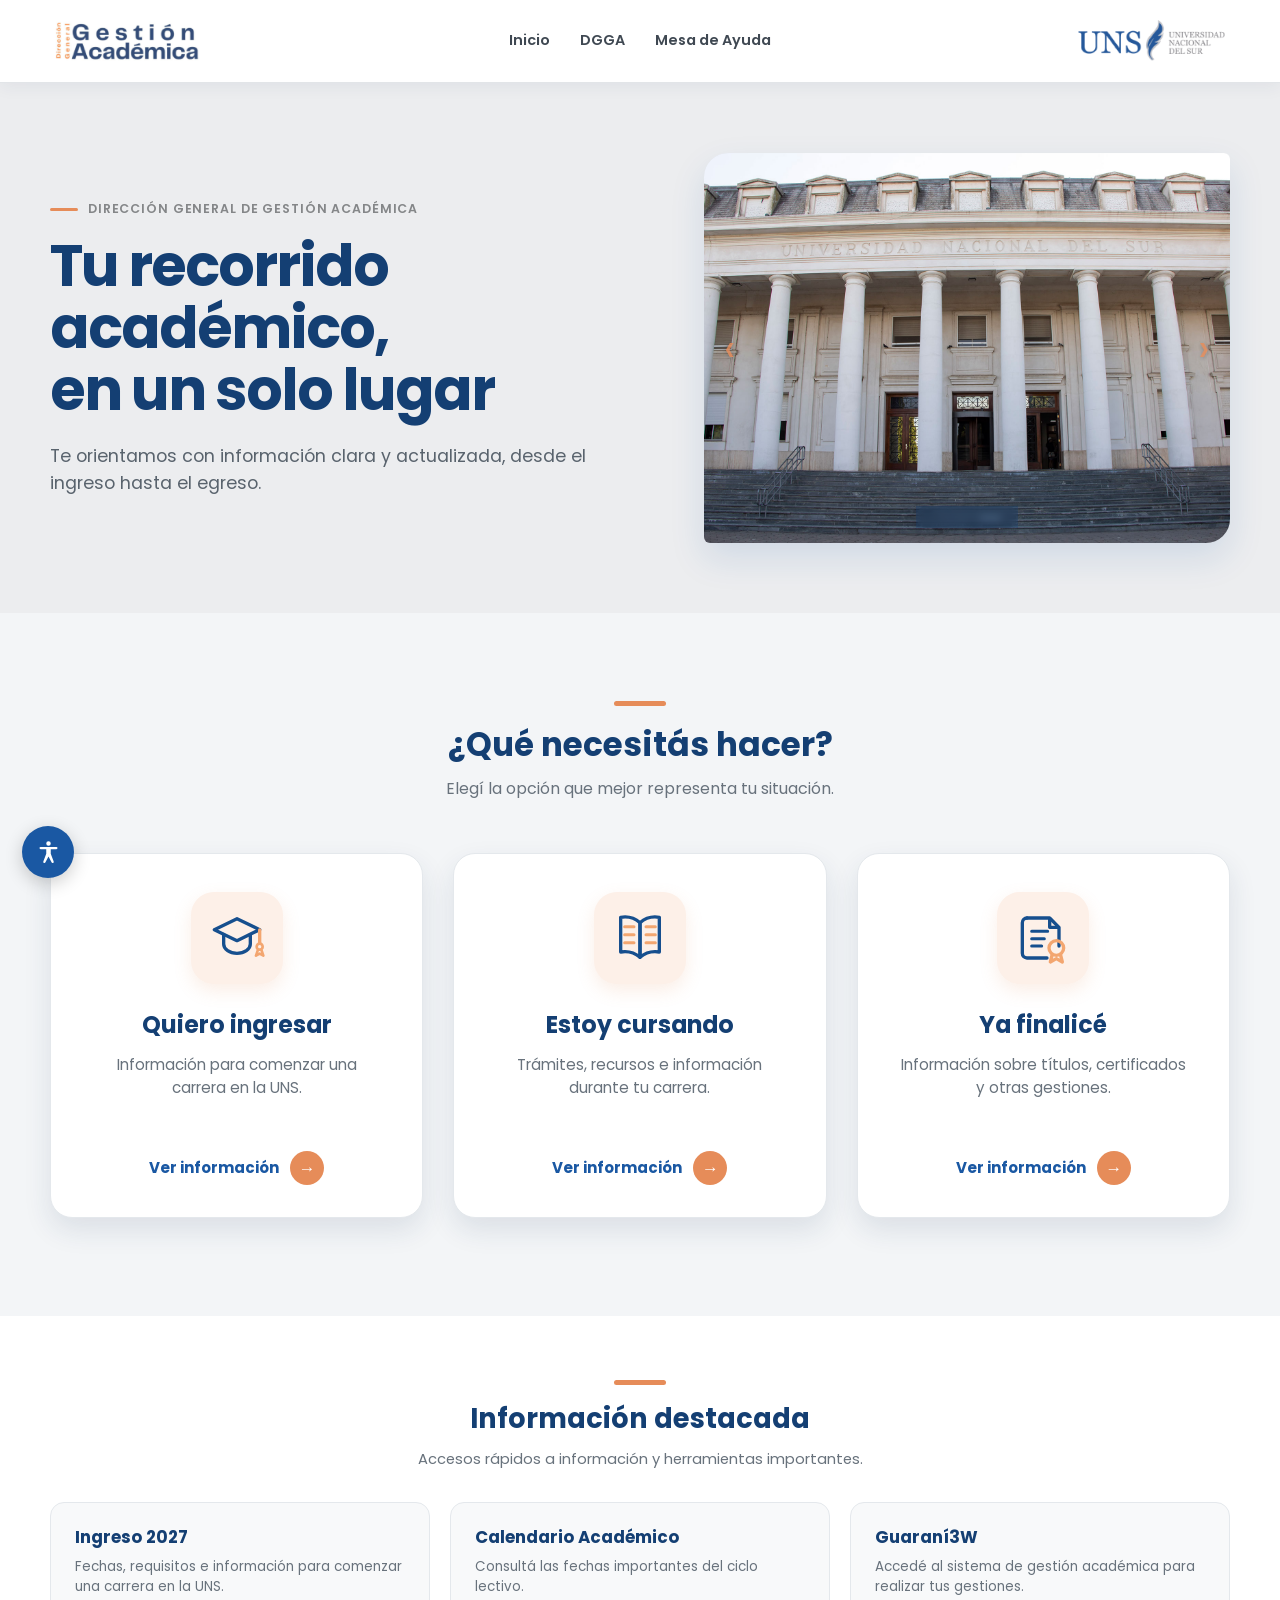
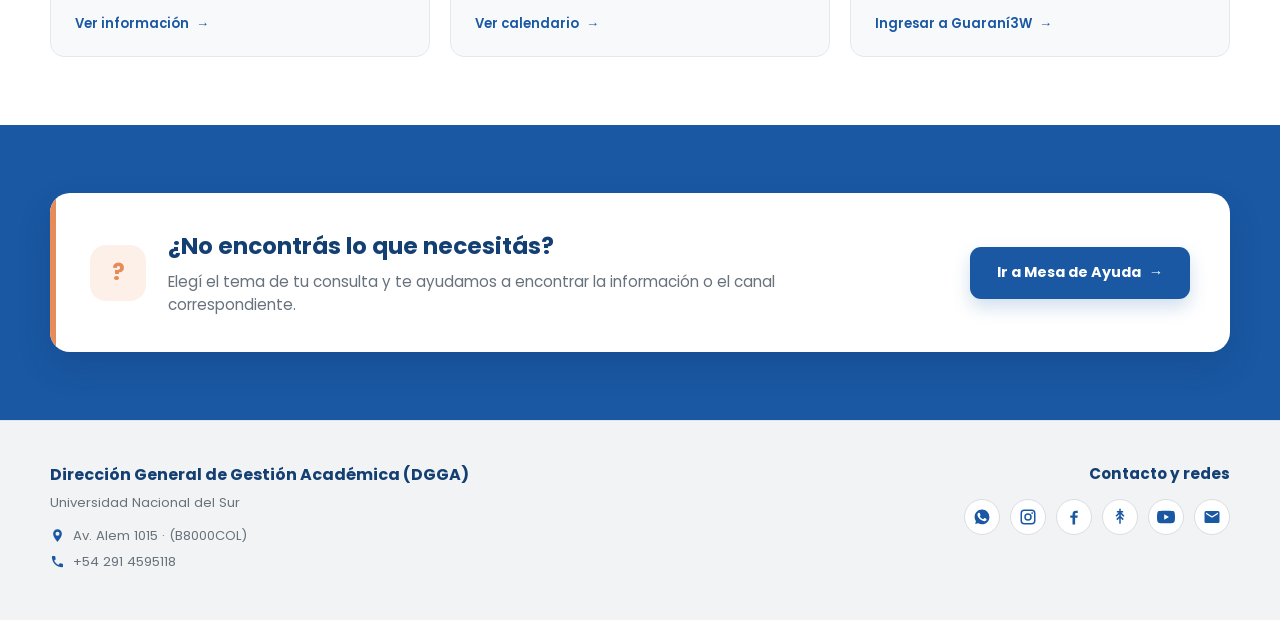
==== commit e36be890: "Add files via upload" ====
--- a/index.html
+++ b/index.html
@@ -54,8 +54,12 @@
 
       <div class="header__right">
 
-        <img src="img/logo-uns.png" alt="Universidad Nacional del Sur" class="logo logo--uns">
-
+<a href="https://www.uns.edu.ar/" target="_blank" rel="noopener noreferrer"
+  aria-label="Ir al sitio web de la Universidad Nacional del Sur">
+
+  <img src="img/logo-uns.png" alt="Universidad Nacional del Sur" class="logo logo--uns">
+
+</a>
         <button class="menu-button" type="button" aria-label="Abrir menú" aria-controls="main-nav"
           aria-expanded="false">
           ☰
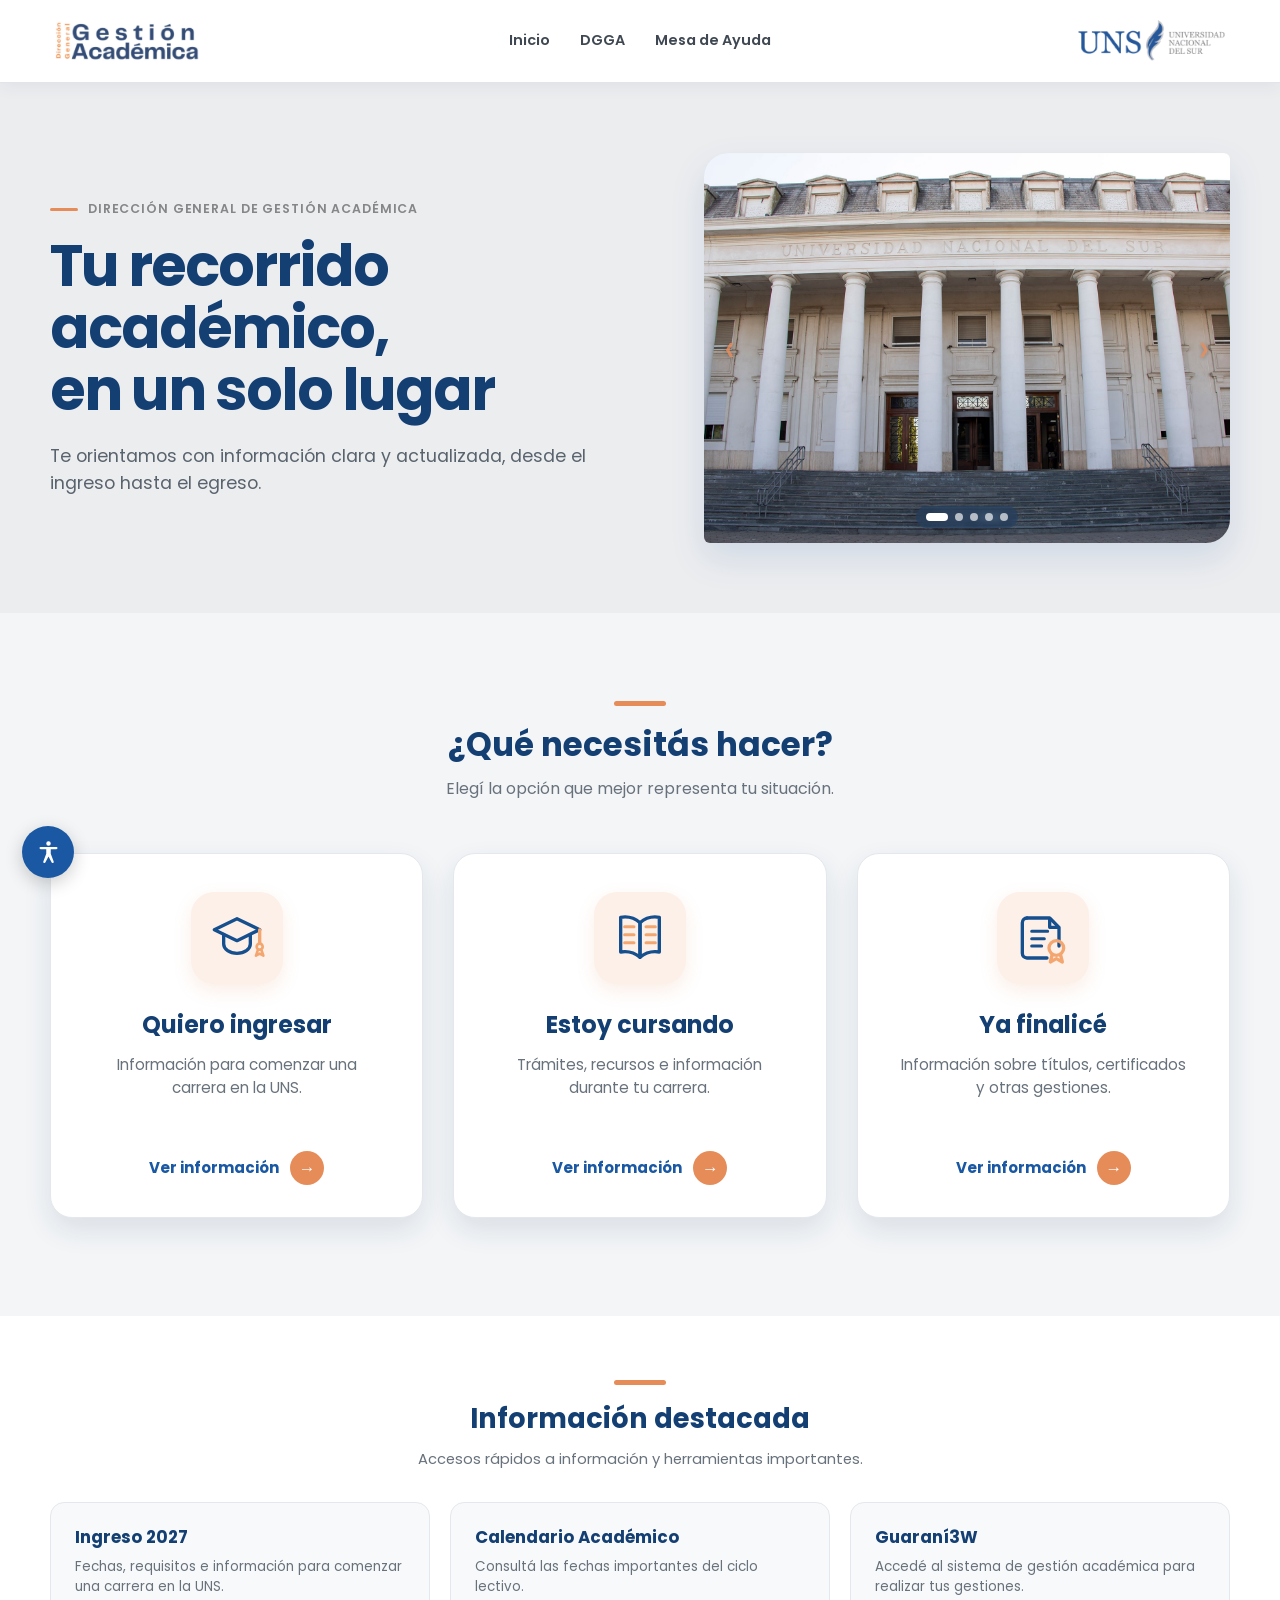
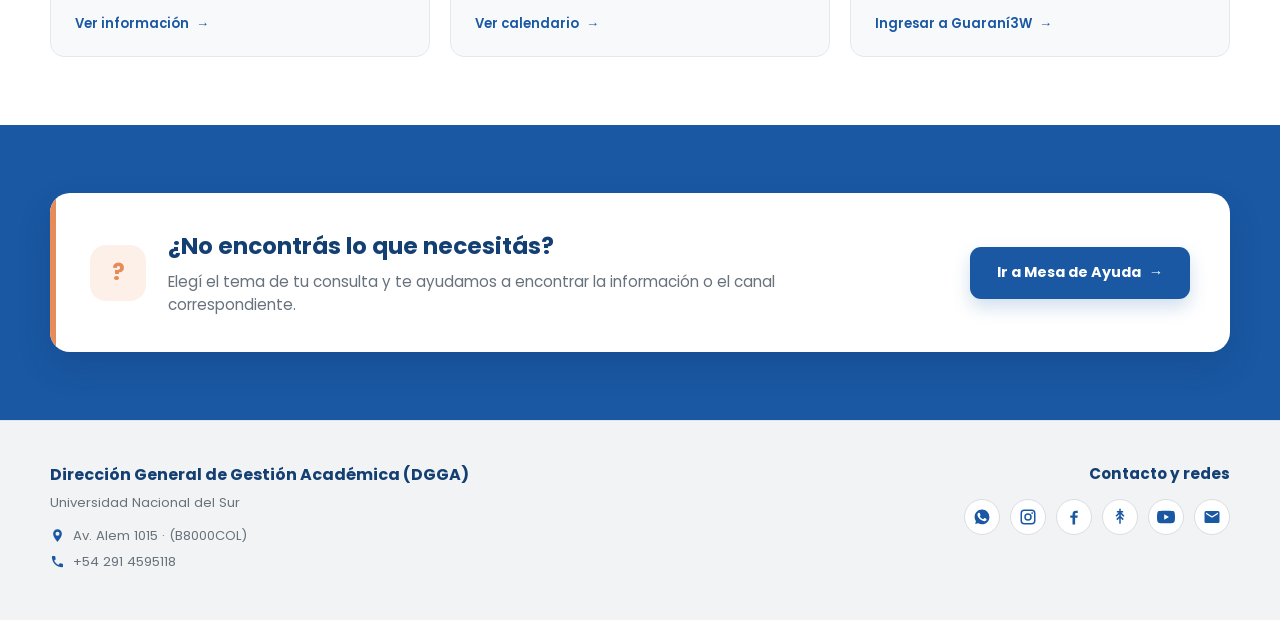
==== commit b4321009: "Add files via upload" ====
--- a/index.html
+++ b/index.html
@@ -553,7 +553,7 @@
 
           <!-- EMAIL -->
 
-          <a href="mailto:dgga@uns.edu.ar" class="social-link" aria-label="Enviar correo electrónico a la DGGA"
+          <a href="mailto:comunicacion.dgga@uns.edu.ar" class="social-link" aria-label="Enviar correo electrónico a la DGGA"
             title="Correo electrónico">
 
             <svg viewBox="0 0 24 24" aria-hidden="true">
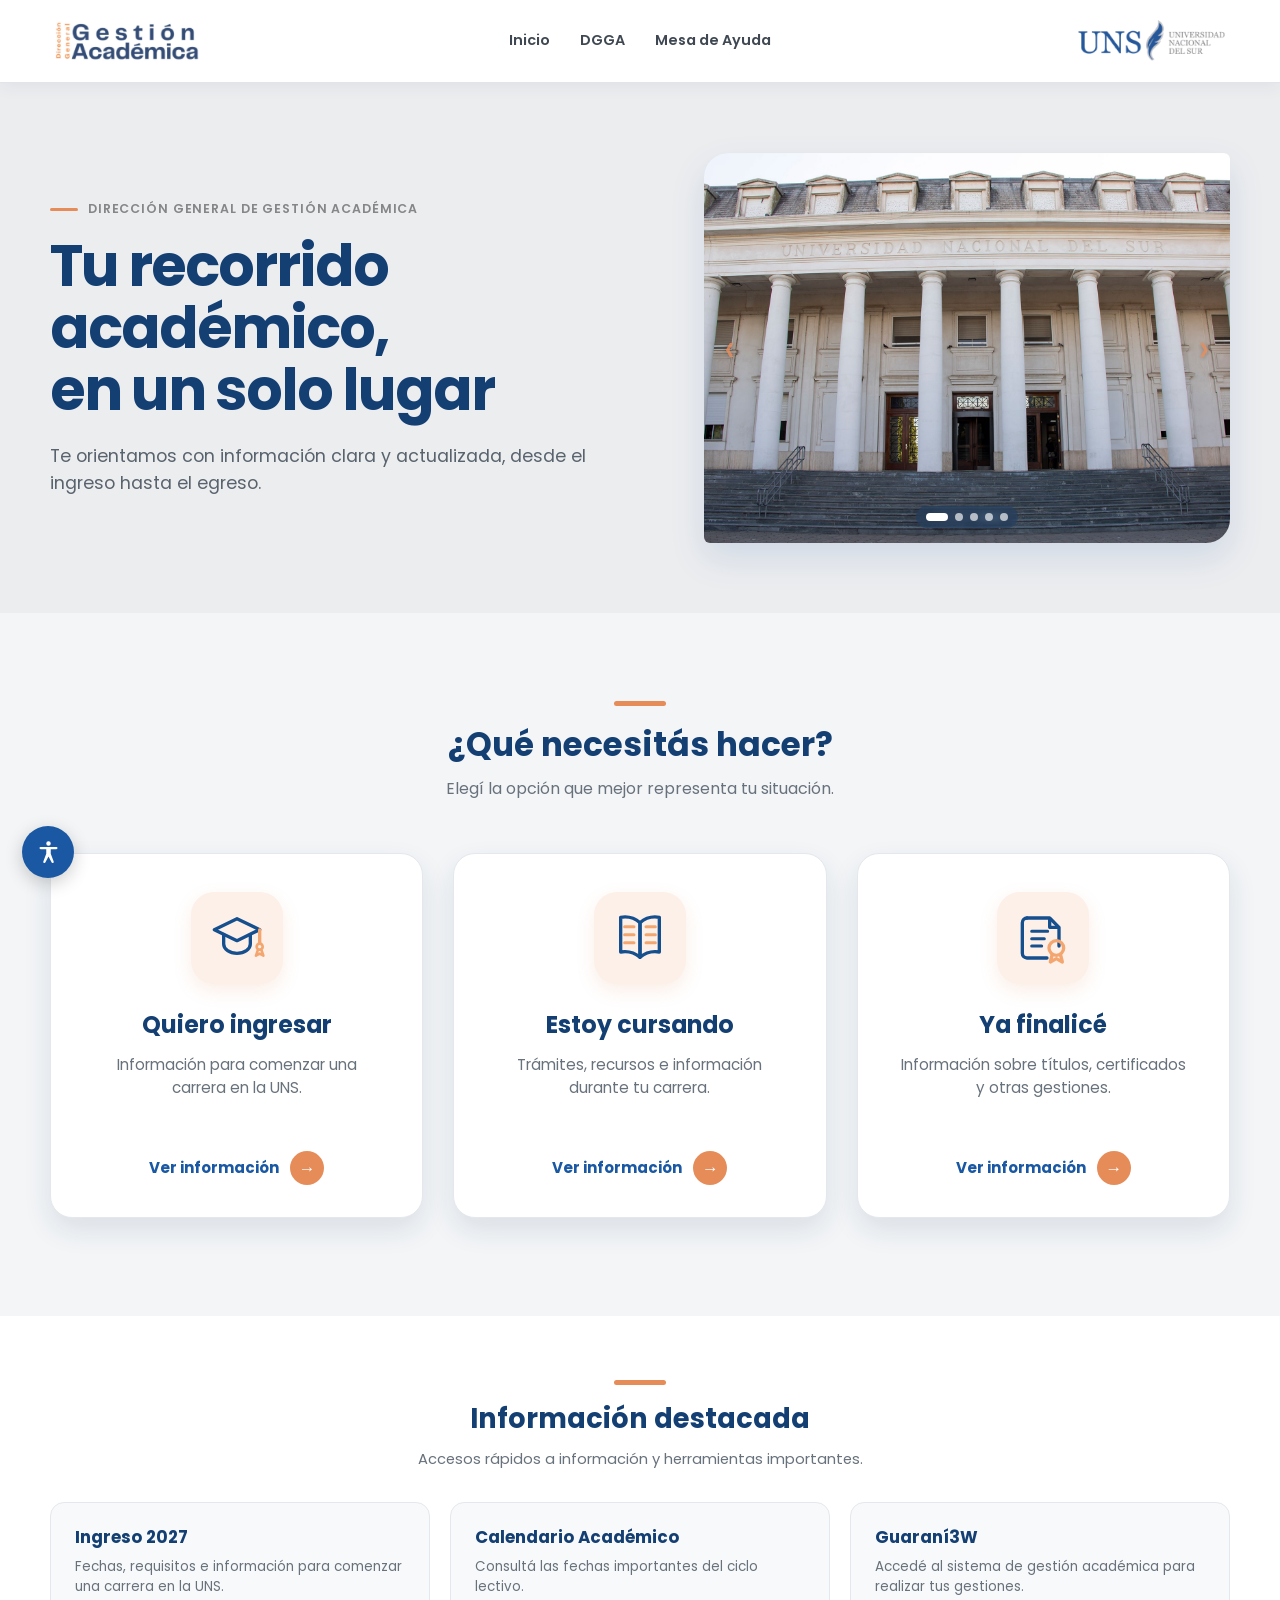
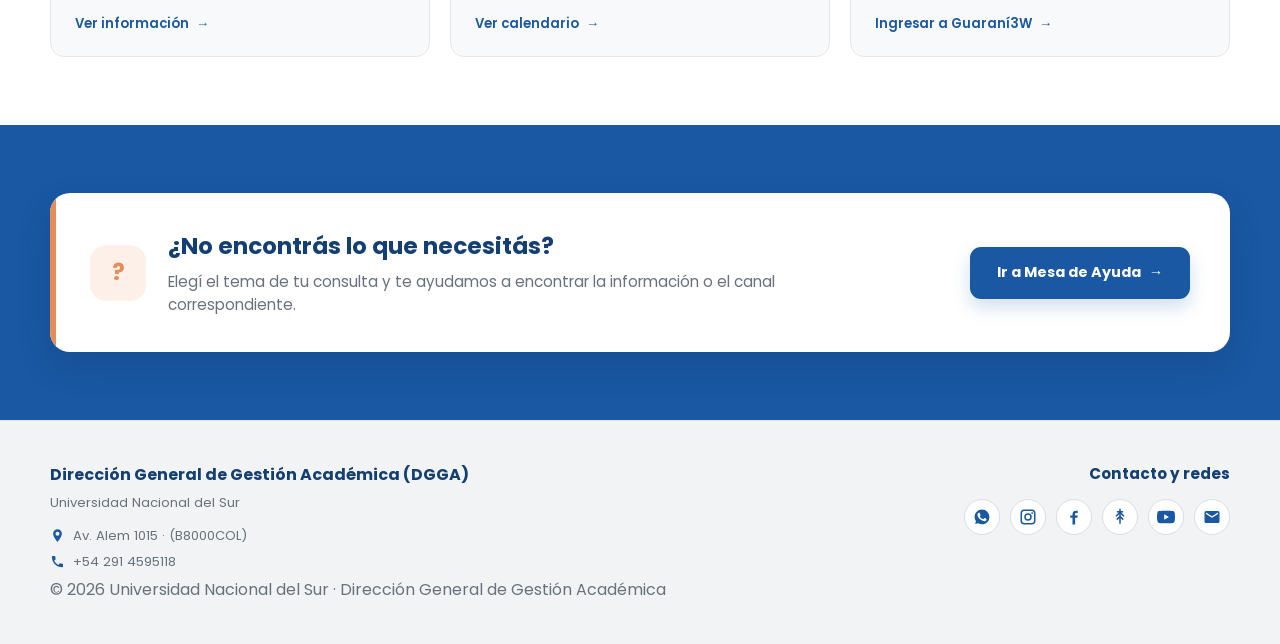
==== commit 03104ea2: "Add files via upload" ====
--- a/index.html
+++ b/index.html
@@ -6,13 +6,43 @@
 
   <meta name="viewport" content="width=device-width, initial-scale=1.0">
 
+  <!-- SEO -->
   <title>Dirección General de Gestión Académica | Universidad Nacional del Sur</title>
 
+  <meta name="description"
+    content="Información y orientación académica de la Universidad Nacional del Sur: ingreso, cursado, trámites, planes de estudio, títulos y egreso.">
+
+  <meta name="robots" content="index, follow">
+
+  <!-- OPEN GRAPH -->
+  <meta property="og:type" content="website">
+
+  <meta property="og:title" content="Gestión Académica | Universidad Nacional del Sur">
+
+  <meta property="og:description"
+    content="Información y orientación académica para acompañarte desde el ingreso hasta el egreso en la Universidad Nacional del Sur.">
+
+  <meta property="og:locale" content="es_AR">
+
+  <meta property="og:site_name" content="Dirección General de Gestión Académica | Universidad Nacional del Sur">
+
+  <!--
+    Agregar cuando esté definida la URL institucional definitiva:
+
+    <link rel="canonical" href="URL-DEFINITIVA">
+
+    <meta property="og:url" content="URL-DEFINITIVA">
+
+    <meta property="og:image" content="URL-ABSOLUTA-DE-LA-IMAGEN">
+  -->
+
+  <!-- FUENTE -->
   <link rel="preconnect" href="https://fonts.googleapis.com">
   <link rel="preconnect" href="https://fonts.gstatic.com" crossorigin>
 
   <link href="https://fonts.googleapis.com/css2?family=Poppins:wght@400;500;600;700&display=swap" rel="stylesheet">
 
+  <!-- ESTILOS -->
   <link rel="stylesheet" href="styles.css">
   <link rel="stylesheet" href="accessibility.css">
 </head>
@@ -54,12 +84,13 @@
 
       <div class="header__right">
 
-<a href="https://www.uns.edu.ar/" target="_blank" rel="noopener noreferrer"
-  aria-label="Ir al sitio web de la Universidad Nacional del Sur">
-
-  <img src="img/logo-uns.png" alt="Universidad Nacional del Sur" class="logo logo--uns">
-
-</a>
+        <a href="https://www.uns.edu.ar/" target="_blank" rel="noopener noreferrer"
+          aria-label="Ir al sitio web de la Universidad Nacional del Sur">
+
+          <img src="img/logo-uns.png" alt="Universidad Nacional del Sur" class="logo logo--uns">
+
+        </a>
+
         <button class="menu-button" type="button" aria-label="Abrir menú" aria-controls="main-nav"
           aria-expanded="false">
           ☰
@@ -553,8 +584,8 @@
 
           <!-- EMAIL -->
 
-          <a href="mailto:comunicacion.dgga@uns.edu.ar" class="social-link" aria-label="Enviar correo electrónico a la DGGA"
-            title="Correo electrónico">
+          <a href="mailto:comunicacion.dgga@uns.edu.ar" class="social-link"
+            aria-label="Enviar correo electrónico a la DGGA" title="Correo electrónico">
 
             <svg viewBox="0 0 24 24" aria-hidden="true">
               <path
@@ -568,6 +599,15 @@
       </div>
 
     </div>
+
+    <div class="footer__bottom">
+      <div class="container">
+        <p>
+          © <span id="current-year"></span> Universidad Nacional del Sur · Dirección General de Gestión Académica
+        </p>
+      </div>
+    </div>
+
 
   </footer>
 
@@ -865,9 +905,20 @@
       startSlider();
     }
 
+    /* AÑO AUTOMÁTICO DEL FOOTER */
+
+    const currentYear =
+      document.getElementById("current-year");
+
+    if (currentYear) {
+      currentYear.textContent =
+        new Date().getFullYear();
+    }
+
   </script>
 
-<script src="accessibility.js"></script>
+  <script src="accessibility.js"></script>
+
 </body>
 
 </html>
